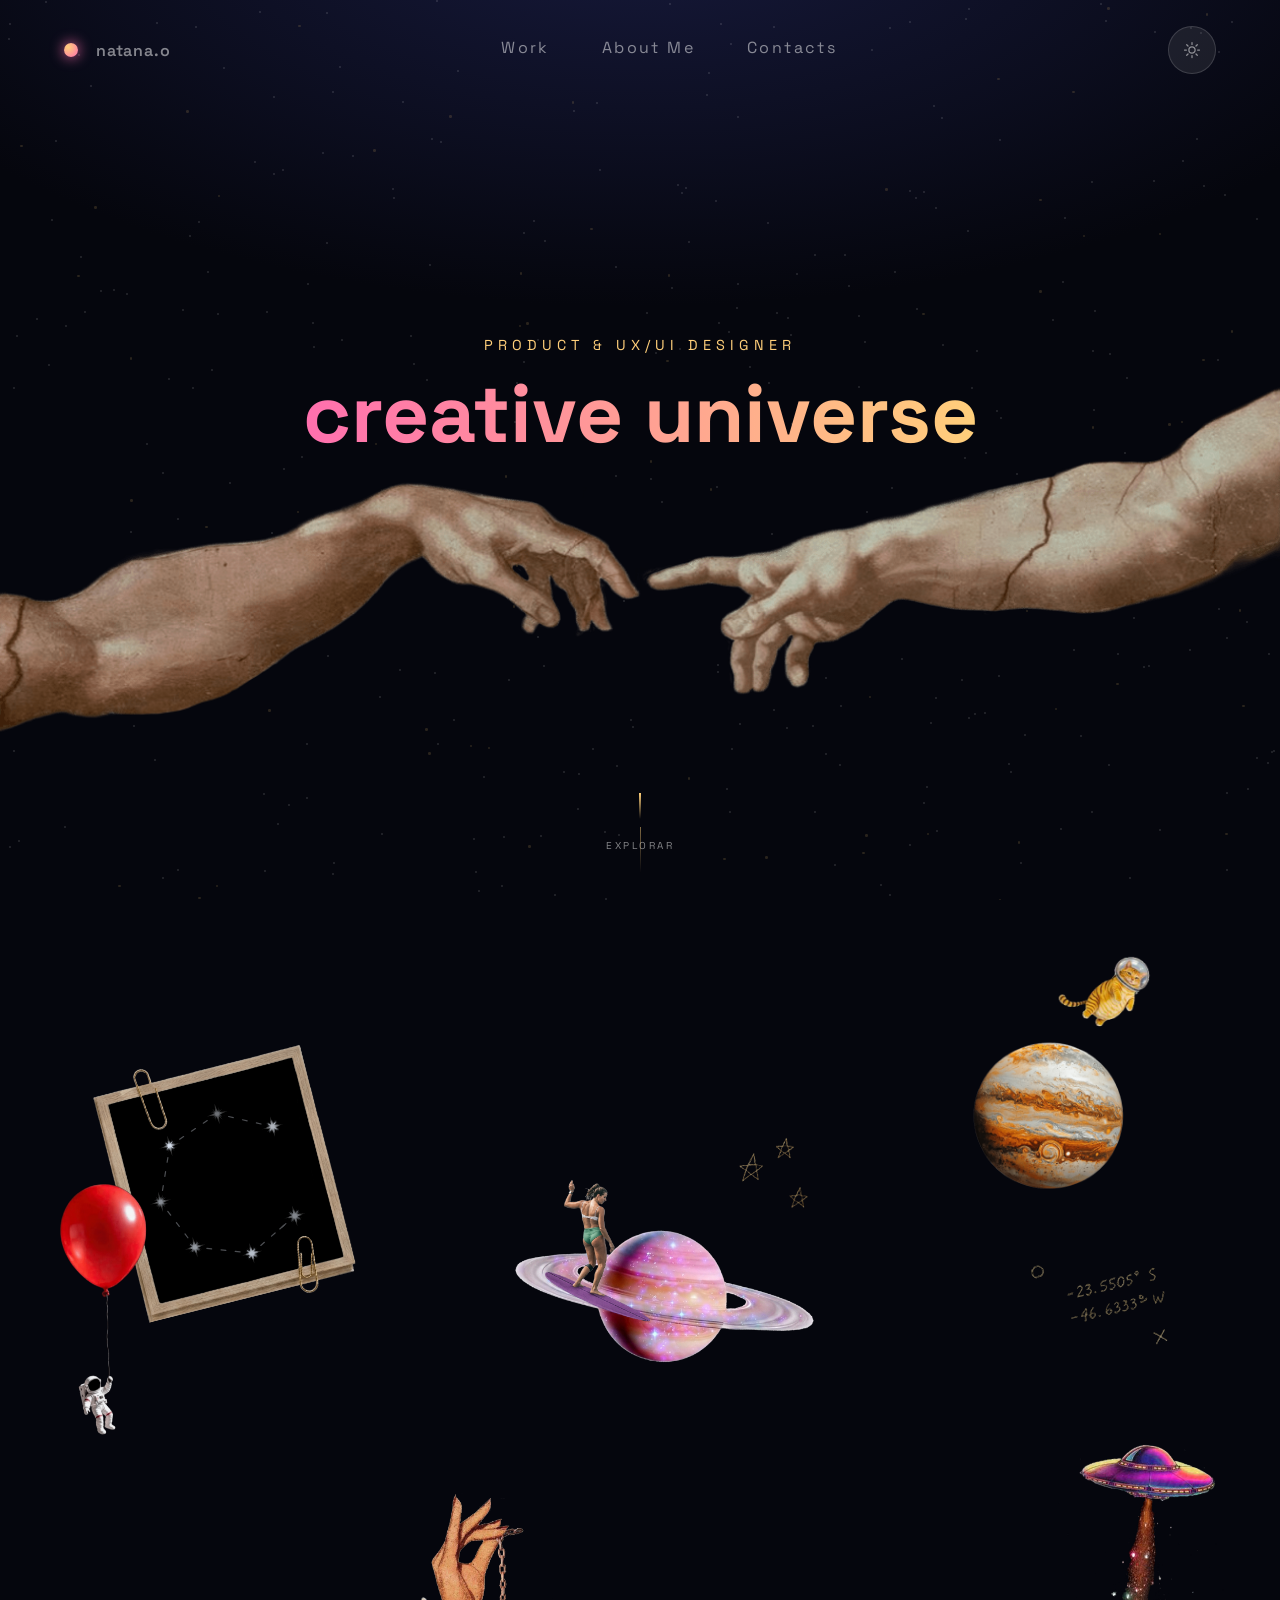
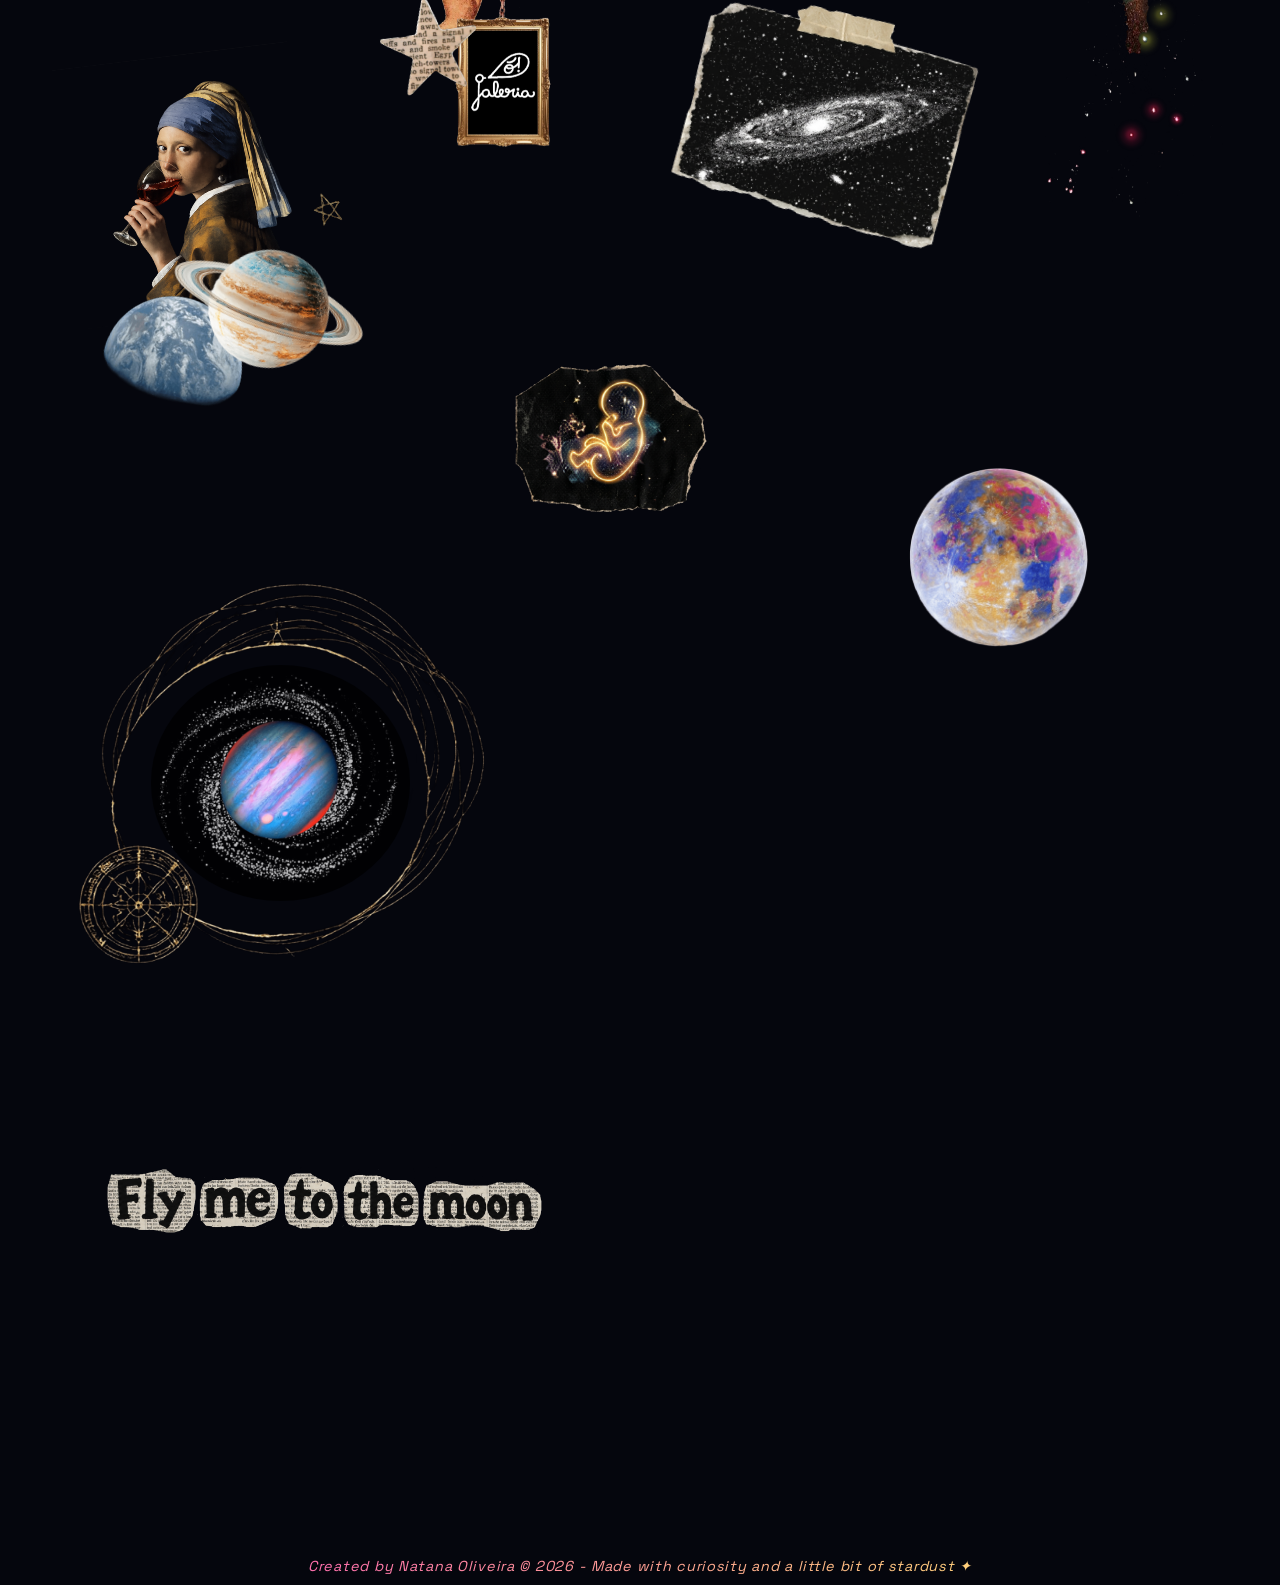
==== index.html @ b247789d "Add files via upload" ====
<!doctype html>
<html lang="en">
  <head>
    <meta charset="UTF-8" />
    <meta name="viewport" content="width=device-width, initial-scale=1.0" />
    <link rel="preconnect" href="https://fonts.googleapis.com" />
    <link rel="preconnect" href="https://fonts.gstatic.com" crossorigin />
    <link
      href="https://fonts.googleapis.com/css2?family=Space+Grotesk:wght@300..700&family=Nothing+You+Could+Do&display=swap"
      rel="stylesheet"
    />
    <!-- META -->

    <link rel="stylesheet" href="./CSS/styleGeneral.css" />
    <link rel="stylesheet" href="./CSS/styleIndex.css" />
    <link rel="stylesheet" href="./CSS/styleMain.css" />
    <script src="./JS/script.js" defer></script>
    <script src="./JS/scriptMain.js" defer></script>
    <link rel="icon" href="./images/favicon.ico" />
    <title>Natana Oliveira — Portfolio</title>
  </head>
  <body>
    <script src="./JS/theme.js"></script>
    <div class="backgroundPage">
      <!-- Fundo cósmico -->
      <div id="cosmic-bg" class="pos-fixed inset-0">
        <div class="cloud pos-absolute br-50 c1"></div>
        <div class="cloud pos-absolute br-50 c2"></div>
        <div class="cloud pos-absolute br-50 c3"></div>
      </div>
      <!-- Campo de estrelas -->
      <div id="stars-bg" class="pos-fixed inset-0 overflow-hidden"></div>
    </div>
    <nav id="navbar" class="pos-fixed d-flex align-items-center">
      <a href="index.html" class="logo d-flex align-items-center">
        <span class="orbit br-50"></span>natana.o
      </a>
      <ul class="nav-links d-flex" id="navLinks">
        <li>
          <a href="#work" class="pos-relative overflow-hidden">Work</a>
        </li>
        <li>
          <a href="./pages/about.html" class="pos-relative overflow-hidden"
            >About Me</a
          >
        </li>
        <li>
          <a href="./pages/contact.html" class="pos-relative overflow-hidden"
            >Contacts</a
          >
        </li>
      </ul>
      <div class="d-flex align-items-center nav-right">
        <button
          id="nav-toggle"
          class="d-flex align-items-center justify-content-center flex-column br-50"
          aria-label="Abrir menu"
          aria-expanded="false"
        >
          <span class="nav-toggle-bar"></span>
          <span class="nav-toggle-bar"></span>
          <span class="nav-toggle-bar"></span>
        </button>
        <button
          id="theme-toggle"
          class="d-flex pos-relative overflow-hidden align-items-center justify-content-center br-50"
        >
          <svg
            xmlns="http://www.w3.org/2000/svg"
            id="icon-sun"
            class="theme-icon"
            fill="none"
            viewBox="0 0 24 24"
            stroke-width="1.5"
            stroke="currentColor"
          >
            <path
              stroke-linecap="round"
              stroke-linejoin="round"
              d="M12 3v2.25m6.364.386-1.591 1.591M21 12h-2.25m-.386 6.364-1.591-1.591M12 18.75V21m-4.773-4.227-1.591 1.591M5.25 12H3m4.227-4.773L5.636 5.636M15.75 12a3.75 3.75 0 1 1-7.5 0 3.75 3.75 0 0 1 7.5 0Z"
            />
          </svg>
          <svg
            id="icon-moon"
            class="theme-icon"
            viewBox="0 0 24 24"
            fill="none"
            stroke="currentColor"
            stroke-width="1.6"
          >
            <path d="M21 12.8A9 9 0 1 1 11.2 3 7 7 0 0 0 21 12.8Z" />
          </svg>
        </button>
      </div>
    </nav>
    <main class="pos-relative">
      <section
        id="hero"
        class="hero d-grid pos-relative overflow-hidden flex-column text-center"
      >
        <div class="hero-content pos-relative z-3">
          <div class="role">Product & UX/UI Designer</div>
          <h1><em>creative universe</em></h1>
        </div>
        <div
          class="hands-container d-flex pos-relative z-1"
          id="handsContainer"
        >
          <div class="hand left">
            <img
              src="./images/hero_leftHand.png"
              alt=""
              fetchpriority="high"
              decoding="async"
            />
          </div>
          <div class="hand right">
            <img
              src="./images/hero_rightHand.png"
              alt=""
              fetchpriority="high"
              decoding="async"
            />
          </div>
        </div>
        <div
          class="scroll-hint d-flex pos-absolute flex-column align-items-center z-3"
        >
          <span class="falling-star"></span>
          <p>Explorar</p>
        </div>
        <div class="scroll-cue pos-absolute z-3"></div>
      </section>
      <section class="main-showcase" aria-label="Universo de projetos">
        <div class="collage" id="work">
          <div class="cesae-hub">
            <div class="cesae-hub__frame">
              <a
                class="cesae-hub__frame-inner"
                href="https://www.figma.com/proto/mgKX76jMK7cxZohMOxwKzy/Untitled?node-id=1-2764&p=f&viewport=-88%2C-616%2C0.09&t=TGjTHqQn2fTSTY17-1&scaling=scale-down&content-scaling=fixed&starting-point-node-id=1%3A6774&page-id=0%3A1"
                target="_blank"
                ><img
                  src="./images/frameCesaeBlack.svg"
                  alt="Cesae Hub"
                  loading="lazy"
                  decoding="async"
              /></a>
            </div>
            <div class="cesae-hub__astronaut">
              <div class="cesae-hub__astronaut-inner">
                <img
                  src="./images/astronaut.png"
                  alt=""
                  loading="lazy"
                  decoding="async"
                />
              </div>
            </div>
          </div>
          <div class="surf-sway">
            <a href="https://surfsway.netlify.app/" target="_blank">
              <img
                class="surf-sway__surfista"
                src="./images/surfer.png"
                alt="Surfista"
                loading="lazy"
                decoding="async"
              />
            </a>
            <img
              class="surf-sway__stars"
              src="./images/starsBlack.png"
              alt=""
              loading="lazy"
              decoding="async"
            />
          </div>
          <div class="dab">
            <a
              href="https://www.figma.com/proto/DFqbTHt3FXeieIbnkll6Ia/DAB?node-id=1-2704&viewport=-902%2C-81%2C0.1&t=WoSRyn6AXGT7l7og-1&scaling=scale-down&content-scaling=fixed&starting-point-node-id=1%3A2034&page-id=0%3A1"
              target="_blank"
              ><img
                class="dab__jupiter"
                src="./images/jupiter.png"
                alt="Jupiter"
                loading="lazy"
                decoding="async" />
              <img
                class="dab__gato"
                src="./images/cat.png"
                alt="Gato astronauta"
                loading="lazy"
                decoding="async"
            /></a>
          </div>
          <div class="coordenadas">
            <div class="coordenadas__inner">
              <img
                src="./images/coordinateBlack.png"
                alt="Coordenadas"
                loading="lazy"
                decoding="async"
              />
            </div>
          </div>
          <!-- Grupo: Vinho -->
          <div class="vinho">
            <a href="#" target="_blank">
              <div class="vinho__woman">
                <div class="vinho__woman-inner">
                  <img
                    src="./images/woman.png"
                    alt="Mulher a beber vinho"
                    loading="lazy"
                    decoding="async"
                  />
                </div>
              </div>
              <div class="vinho__earth">
                <div class="vinho__earth-inner">
                  <img
                    src="./images/earth.png"
                    alt=""
                    loading="lazy"
                    decoding="async"
                  />
                </div>
              </div>
              <div class="vinho__saturno">
                <div class="vinho__saturno-inner">
                  <img
                    src="./images/saturno.png"
                    alt=""
                    loading="lazy"
                    decoding="async"
                  />
                </div>
              </div>
            </a>
            <img
              class="vinho__star"
              src="./images/starBlack.png"
              alt=""
              loading="lazy"
              decoding="async"
            />
          </div>
          <div class="galeria-group">
            <!-- TODO: substituir "#" pelo link final do projeto" -->
            <a href="#" target="_blank">
              <img
                class="galeria-group__frame"
                src="./images/gallery.png"
                alt="Galeria"
                loading="lazy"
                decoding="async"
              />
            </a>
            <div class="galeria-group__paper-star">
              <div class="galeria-group__paper-star-inner">
                <img
                  src="./images/paperStar.png"
                  alt=""
                  loading="lazy"
                  decoding="async"
                />
              </div>
            </div>
          </div>
          <div class="black-hole" id="blackHole">
            <img
              src="./images/blackHole.png"
              alt="Black Hole"
              class="black-hole-img"
              onclick="toggleBlackHoleMessage()"
              loading="lazy"
              decoding="async"
            />
            <div class="black-hole-message">
              <img
                class="black-hole-message__arrow"
                src="./images/arrowDoodleBlack.png"
                alt=""
                loading="lazy"
                decoding="async"
              />
              <p class="black-hole-message__text">
                This is a black hole. Don't get lost here!
              </p>
            </div>
          </div>
          <div class="foody">
            <a
              href="https://natana-oliveira.github.io/FoodyApp/"
              target="_blank"
            >
              <div class="foody__disco">
                <div class="foody__disco-inner">
                  <img
                    src="./images/disco.png"
                    alt="Foody"
                    loading="lazy"
                    decoding="async"
                  />
                </div>
              </div>
              <img
                class="foody__fruta"
                src="./images/fruit.png"
                alt=""
                loading="lazy"
                decoding="async"
              />
            </a>
          </div>
          <div class="complex-jupiter">
            <img
              class="complex-jupiter__bg"
              src="./images/complexJupiterBG.png"
              alt=""
              loading="lazy"
              decoding="async"
            />
            <img
              class="complex-jupiter__spark"
              src="./images/spark.png"
              alt=""
              loading="lazy"
              decoding="async"
            />
            <img
              class="complex-jupiter__planet"
              src="./images/bluePlanet.png"
              alt="Jupiter — visualização interativa"
              loading="lazy"
              decoding="async"
            />
          </div>
          <a
            class="maternar"
            href="https://maternaremequilibrio.pt/"
            target="_blank"
          >
            <img
              src="./images/Maternar2.png"
              alt="Maternar"
              loading="lazy"
              decoding="async"
            />
          </a>
          <div class="planet-porta">
            <svg
              class="planet-porta__waves"
              viewBox="-100 -100 200 200"
              preserveAspectRatio="xMidYMid"
              aria-hidden="true"
            >
              <g fill="none" stroke="#A8A8A8" stroke-width="1">
                <circle style="--anim-step: 0"></circle>
                <circle style="--anim-step: -1"></circle>
                <circle style="--anim-step: -2"></circle>
                <circle style="--anim-step: -3"></circle>
                <circle style="--anim-step: -4"></circle>
                <circle style="--anim-step: -5"></circle>
                <circle style="--anim-step: -6"></circle>
              </g>
            </svg>
            <img
              class="planet-porta__planet"
              src="./images/Planeta colorido.png"
              alt=""
              loading="lazy"
              decoding="async"
            />
            <div class="planet-porta__door">
              <img
                class="planet-porta__door-img planet-porta__door-img--closed"
                src="./images/PortaFechada.png"
                alt="Porta fechada"
                loading="lazy"
                decoding="async"
              />
              <img
                class="planet-porta__door-img planet-porta__door-img--open"
                src="./images/PortaAberta.png"
                alt="Porta aberta"
                loading="lazy"
                decoding="async"
              />
            </div>
          </div>
          <div class="envelope" id="envelope">
            <div class="envelope__inner" onclick="toggleCVMessage()">
              <img
                class="envelope__img envelope__img--closed"
                src="./images/Envelope fechado.png"
                alt="Envelope fechado"
                loading="lazy"
                decoding="async"
              />
              <img
                class="envelope__img envelope__img--open"
                src="./images/Envelope aberto.png"
                alt="Envelope aberto"
                loading="lazy"
                decoding="async"
              />
            </div>
            <div class="cv-message">
              <img
                class="cv-message__arrow"
                src="./images/arrowDoodleBlack.png"
                alt=""
                loading="lazy"
                decoding="async"
              />
              <a
                class="cv-message__link"
                href="https://drive.google.com/file/d/1WuO-ekSQG_qZb_68SY_GhoPYXtTFmLUF/view?usp=sharing"
                target="_blank"
                onclick="event.stopPropagation()"
                >Download my CV</a
              >
            </div>
          </div>
          <div class="fly-me">
            <img
              class="fly-me__text"
              src="./images/Fly me to.png"
              alt="Fly me to the moon"
              loading="lazy"
              decoding="async"
            />
          </div>

          <div class="contacto" id="contact">
            <img
              class="contacto__trigger"
              src="./images/megafone.png"
              alt="Contacto"
              onclick="toggleContactMenu()"
              loading="lazy"
              decoding="async"
            />
            <nav class="contacto__socials z-3" aria-label="Redes sociais">
              <a
                class="contacto__icon contact-home pos-absolute d-flex align-items-center justify-content-center overflow-hidden contacto__icon--linkedin"
                href="https://www.linkedin.com/in/natanaoliveira/"
                target="_blank"
                aria-label="LinkedIn"
              >
                <svg xmlns="http://www.w3.org/2000/svg" viewBox="0 0 20 20">
                  <path
                    d="M20 20h-4v-7c0-1.92-.85-2.99-2.37-2.99-1.65 0-2.63 1.12-2.63 2.99v7H7V7h4v1.46s1.25-2.2 4.08-2.2S20 7.99 20 11.56zM2.44 4.92A2.45 2.45 0 010 2.46 2.45 2.45 0 012.44 0c1.35 0 2.44 1.1 2.44 2.46a2.45 2.45 0 01-2.44 2.46M0 20h5V7H0z"
                    fill="currentColor"
                    fill-rule="evenodd"
                  />
                </svg>
              </a>
              <a
                class="contacto__icon contact-home pos-absolute d-flex align-items-center justify-content-center overflow-hidden contacto__icon--github"
                href="https://github.com/natana-oliveira"
                target="_blank"
                aria-label="GitHub"
                ><svg
                  xmlns="http://www.w3.org/2000/svg"
                  fill="currentColor"
                  viewBox="0 0 1920 1920"
                >
                  <path
                    d="M1821.63 637.76c0-130.03-43.63-236.37-116.05-319.68 11.63-30.19 50.35-151.36-11.2-315.31 0 0-94.72-32-310.4 122.13-90.13-26.45-186.77-39.68-282.77-40.11-96 .43-192.64 13.65-282.67 40.11C602.75-29.23 507.92 2.77 507.92 2.77c-61.55 163.95-22.72 285.12-11.09 315.31-72.32 83.31-116.27 189.65-116.27 319.68 0 456.53 263.68 558.72 514.45 588.8 0 0-180.27 111.68-180.27 299.41-64.32 30.51-336.53 123.95-437.33-58.13 0 0-59.63-114.35-173.01-122.77 0 0-110.29-1.49-7.79 72.43 0 0 74.03 36.69 125.44 174.29 0 0 57.17 289.92 489.07 159.68 4.37 2.24 1.6 140.27 1.6 168.53h777.17s1.28-277.01 1.28-365.12c0-216.64-144.64-292.48-185.28-329.28 251.63-29.44 515.73-130.13 515.73-587.84"
                    fill-rule="evenodd"
                  />
                </svg>
              </a>
              <a
                class="contacto__icon contact-home pos-absolute d-flex align-items-center justify-content-center overflow-hidden contacto__icon--behance"
                href="https://www.behance.net/natana_oliveira"
                target="_blank"
                aria-label="Behance"
              >
                <svg xmlns="http://www.w3.org/2000/svg" viewBox="0 -3.5 20 20">
                  <path
                    d="M12.98 2.12h5.09V.66h-5.09zm2.51 2.92c-1.14 0-2 .71-2.08 2.01h4.07c-.28-1.55-.96-2.01-1.99-2.01m.16 6.03c1.05 0 1.82-.66 1.97-1.22h2.21C19.2 11.87 17.9 13 15.56 13c-2.98 0-4.65-2.12-4.65-4.93 0-6.63 9.56-6.87 9.07.61h-6.57c.06 1.52.69 2.39 2.24 2.39m-9.92-.29c1.2 0 2.04-.46 2.04-1.71 0-1.3-.74-1.86-1.99-1.86H2.77v3.57zm-.16-5.52c1 0 1.69-.46 1.69-1.55 0-1.14-.8-1.49-1.9-1.49H2.77v3.04zM5.92 0C8.3 0 9.94.78 9.94 3.22c0 1.21-.48 2.11-1.71 2.72 1.57.46 2.31 1.68 2.31 3.29 0 2.55-2.02 3.77-4.44 3.77H0V0z"
                    fill="currentColor"
                    fill-rule="evenodd"
                  />
                </svg>
              </a>
              <a
                class="contacto__icon contact-home pos-absolute d-flex align-items-center justify-content-center overflow-hidden contacto__icon--mail"
                href="mailto:natana.ao@gmail.com"
                aria-label="Email"
              >
                <svg xmlns="http://www.w3.org/2000/svg" viewBox="0 0 512 512">
                  <path
                    d="M510.68 112.28a71 71 0 00-14.66-31.05 70.9 70.9 0 00-55.03-26.15H71.02a71 71 0 00-55.03 26.15 70 70 0 00-14.6 31.05A68 68 0 000 126.09v259.83c0 9.97 2.11 19.55 5.88 28.2a70 70 0 0014.93 22 77 77 0 004.89 4.49 71 71 0 0045.32 16.32h369.96a70.5 70.5 0 0045.32-16.38 71 71 0 0019.88-26.43v-.06a70 70 0 005.81-28.14V126.09c.01-4.69-.45-9.33-1.31-13.81M46.51 101.57a34.3 34.3 0 0124.51-10.18h369.96a34.2 34.2 0 0127.62 13.82L274.7 274.2a28 28 0 01-18.7 7 28.4 28.4 0 01-18.7-7L43.47 105.14a27 27 0 013.04-3.57M36.33 385.92V142.74l140.33 122.41L36.41 387.44q-.1-.72-.08-1.52m404.65 34.68H71.02a34 34 0 01-17.17-4.55l147.98-128.96 13.81 12.02A61.6 61.6 0 00256 314.24a61.7 61.7 0 0040.43-15.13l13.81-12.02 147.92 128.96a34 34 0 01-17.18 4.55m34.69-34.68q.02.8-.07 1.51L335.35 265.22 475.67 142.8z"
                    fill="currentColor"
                  />
                </svg>
              </a>
            </nav>
          </div>
          <div class="rocket">
            <div class="rocket__inner">
              <img
                src="./images/rocket.png"
                alt=""
                loading="lazy"
                decoding="async"
              />
            </div>
          </div>
        </div>
      </section>
    </main>
    <footer
      class="d-flex pos-relative z-1 align-items-center text-center justify-content-center"
    >
      <p class="copyright">
        <em
          >Created by Natana Oliveira © 2026 - Made with curiosity and a little
          bit of stardust ✦</em
        >
      </p>
    </footer>
  </body>
</html>
---- CSS/styleGeneral.css ----
:root {
  --bg-dark: #05060d;
  --bg-glow: #171a3d;
  --sky-top: #aad5f6;
  --sky-mid: #d6edfe;
  --sky-bottom: #f4f4f4;
  --pink: #ff6fae;
  --gold: #ffcf7a;
  --blue: #3b82f6;
  --purple: #a855f7;
  --green: #10b981;
  --cyan: #06b6d4;
  --magenta: #ec4899;
  --amber: #f3a929;
  --blue-tint: #93c5fd;
  --purple-tint: #bf93ee;

  --overlay-white-95: rgba(255, 255, 255, 0.95);
  --overlay-white-50: rgba(255, 255, 255, 0.5);
  --overlay-white-15: rgba(255, 255, 255, 0.15);
  --overlay-white-08: rgba(255, 255, 255, 0.08);
  --card-background: rgba(143, 143, 143, 0.15);
  --glow-color: rgba(250, 247, 243, 0.3);

  --gradient-ux: linear-gradient(90deg, var(--green), var(--blue));
  --gradient-ui: linear-gradient(90deg, var(--purple), var(--magenta));
  --gradient-motion: linear-gradient(90deg, var(--blue), var(--cyan));
  --gradient-dev: linear-gradient(90deg, var(--magenta), var(--amber));

  --font-family-detail: "Space Grotesk", sans-serif;
  --font-family-handwritten: "Nothing You Could Do", cursive;

  --fw-medium: 500;
  --fw-semibold: 600;

  --fs-xs: 0.625rem; /* 10px */
  --fs-s: 0.9rem; /* 14.4 px*/
  --fs-sm: 1rem; /*16 px*/
  --fs-m: clamp(1rem, 1rem + 0.5vw, 1.125rem); /*18 px*/
  --fs-xl: clamp(1.2rem, 1.099rem + 0.431vw, 1.375rem); /* 19.2px a 22px */
  --fs-2xl: clamp(1.35rem, 1.206rem + 0.616vw, 1.6rem); /* 21.6px a 25.6px */
  --fs-3xl: clamp(1.5rem, 1.283rem + 0.924vw, 1.875rem); /* 24px a 30px */
  --fs-h2: clamp(1.75rem, 0.956rem + 3.39vw, 3.125rem); /* 28px a 50px */
  --fs-h1: clamp(2.4rem, 6.4vw, 5.4rem); /* 38.4px a 86,4px */

  --tracking-tighter: 0.05em; /* 0.8 px*/
  --tracking-tight: 0.15em; /* 2.4 px*/
  --tracking-normal: 0.25em; /* 4 px*/
  --tracking-wide: 0.35em; /* 5.6 px*/

  /* Line Height (leading) */
  --leading-tight: 1.02;
  --leading-snug: 1.36;
  --leading-normal: 1.5;
  --leading-relaxed: 1.66;

  /* Spacing  CONFIRMAR */
  --space-2: 8px;
  --space-3: 10px;
  --space-4: 14px;
  --space-5: 18px;
  --space-6: 20px;
  --space-7: 26px;
  --space-8: 32px;
  --space-9: 16px;
  --space-10: 24px;
  --space-11: 28px;
  --space-12: 30px;
  --space-13: 40px;
  --space-14: 50px;
  --space-15: 80px;
  --space-16: 100px;
  --space-17: 120px;

  /* Radius */
  --radius-pill: 100px;
  --radius-circle: 50%;

  /* Sizes */
  --size-orbit: 14px;
  --size-toggle: 48px;
  --size-icon: 20px;
  --nav-padding-y: var(--space-7);
  --nav-padding-x: 5vw;

  /* Animation */
  --ease: cubic-bezier(0.16, 0.84, 0.32, 1);
  --t-fast: 0.35s;
  --t-med: 0.6s;

  /* Z-index — documenta a pilha de sobreposição já existente no site
     (fundo cósmico < campo de estrelas < conteúdo < navbar < painéis
     abertos). Os valores não mudaram, só passaram a ter nome. */
  --z-bg: 0;
  --z-stars: 1;
  --z-content: 2;
  --z-overlay: 3;
  --z-panel-open: 20;
  --z-mobile-nav: 39;
  --z-navbar: 40;
  --z-navbar-controls: 41;
}

* {
  box-sizing: border-box;
}
html {
  scroll-behavior: smooth;
}
body {
  margin: 0;
  font-family: var(--font-family-detail);
  color: var(--overlay-white-50);
  background: var(--bg-dark);
  overflow-x: hidden;
  transition: color 0.8s var(--ease);
  display: flex;
  flex-direction: column;
  min-height: 100vh;
}
body.light {
  --gold: #2457c6;
  --pink: #a855f7;
  --overlay-white-50: rgba(8, 24, 66, 0.71);
  --overlay-white-15: rgba(26, 31, 54, 0.12);
  --card-background: rgba(175, 176, 200, 0.1);
  --overlay-white-08: rgba(10, 22, 49, 0.08);
  --glow-color: rgba(121, 37, 255, 0.343);
}

/* Utilitárias */
.d-flex {
  display: flex;
}
.d-grid {
  display: grid;
}
.pos-fixed {
  position: fixed;
}
.pos-relative {
  position: relative;
}
.pos-absolute {
  position: absolute;
}
.inset-0 {
  inset: 0;
}
.overflow-hidden {
  overflow: hidden;
}
.align-items-center {
  align-items: center;
}
.justify-content-center {
  justify-content: center;
}
.flex-column {
  flex-direction: column;
}
.br-50 {
  border-radius: 50%;
}
.text-center {
  text-align: center;
}
.pointer {
  cursor: pointer;
}
.object-fit-cover {
  object-fit: cover;
}
.z-1 {
  z-index: 1;
}
.z-3 {
  z-index: 3;
}

#cosmic-bg {
  z-index: var(--z-bg); /* era "0" — mesmo valor, agora nomeado no :root */
  background:
    radial-gradient(
      120% 80% at 50% -10%,
      var(--bg-glow) 0%,
      var(--bg-dark) 55%
    ),
    var(--bg-dark);
  transition: background 1.2s var(--ease);
}
body.light #cosmic-bg {
  background: linear-gradient(
    180deg,
    var(--sky-top) 0%,
    var(--sky-mid) 35%,
    var(--sky-bottom) 100%
  );
}
.cloud {
  background: radial-gradient(
    circle,
    var(--overlay-white-95),
    rgba(255, 255, 255, 0) 70%
  );
  filter: blur(6px);
  opacity: 0;
  transition: opacity 1.4s var(--ease);
}
body.light .cloud {
  opacity: 0.9;
}
.c1 {
  width: 520px;
  height: 180px;
  top: 12%;
  left: 8%;
}
.c2 {
  width: 420px;
  height: 150px;
  top: 28%;
  right: 6%;
}
.c3 {
  width: 600px;
  height: 200px;
  top: 55%;
  left: 20%;
}
#stars-bg {
  z-index: var(--z-stars); /* era "1" — mesmo valor, agora nomeado no :root */
  pointer-events: none;
  transition: opacity 1.1s var(--ease);
}
body.light #stars-bg {
  opacity: 0;
}
.star {
  position: absolute;
  width: 2px;
  height: 2px;
  border-radius: var(
    --radius-circle
  ); /* era "50%" — mesmo valor, agora token */
  background: var(--sky-bottom);
  opacity: 0.15;
  animation: twinkle 3.2s ease-in-out infinite;
}
.star.gold {
  background: var(--gold);
  width: 2.5px;
  height: 2.5px;
}
@keyframes twinkle {
  0%,
  100% {
    opacity: 0.12;
  }
  50% {
    opacity: 0.9;
  }
}

nav#navbar {
  top: 0;
  left: 0;
  right: 0;
  z-index: var(--z-navbar); /* era "40" — mesmo valor, agora nomeado no :root */
  justify-content: space-between;
  padding: var(--nav-padding-y) var(--nav-padding-x);
  opacity: 0;
  transform: translateY(-14px);
  transition:
    opacity 8s var(--ease),
    transform 2.4s var(--ease),
    background 0.6s;
}
nav#navbar.in {
  opacity: 1;
  transform: translateY(0);
}
/* Legibilidade dos navlinks durante o scroll — ADICIONADO.
   Porquê: a navbar é totalmente transparente, por isso os links podem
   "desaparecer" quando passam por cima de imagens claras da colagem.
   Como: uma pseudo-camada (::before) atrás da navbar, com um blur muito
   leve e uma camada translúcida (color-mix, equivalente a um rgba()
   mas derivado dos tokens de cor do :root) que só ficam visíveis no
   centro da navbar — a zona dos navlinks — e desaparecem gradualmente
   para as pontas. Como backdrop-filter não aceita gradientes, o
   "desvanecer" é feito com mask-image: a mesma camada de blur/vidro
   fica lá em toda a largura, mas a máscara torna-a invisível perto das
   pontas e visível ao centro. Fica invisível por completo
   (opacity: 0) até a página receber a classe "scrolled" no primeiro
   scroll (JS/script.js) — nada disto mexe na opacidade/transform que já
   fazem a navbar aparecer no carregamento (nav#navbar.in), nem no
   layout, largura, altura ou posição da navbar, já que o pseudo-
   elemento é absoluto e não ocupa espaço no fluxo, e os navlinks/botão
   de tema continuam a ser os elementos reais, só o ::before muda.
   Benefício: contraste extra para os links sobre conteúdo claro, sem
   a navbar deixar de parecer transparente nem parecer uma barra sólida. */
nav#navbar::before {
  content: "";
  position: absolute;
  inset: 0;
  /* ALTERADO: a base do efeito cortava numa linha reta muito definida,
     porque o pseudo-elemento tinha exatamente a altura da navbar e o
     blur ficava "talhado" nesse limite. Esticar a caixa para lá da
     navbar dá espaço à máscara (abaixo) para esbater o blur também na
     base, em vez de o cortar a direito. */
  bottom: -40px;
  z-index: -1;
  opacity: 0;
  pointer-events: none;
  backdrop-filter: blur(6px);
  -webkit-backdrop-filter: blur(6px);
  background: radial-gradient(
    60% 140% at 50% 0%,
    color-mix(in srgb, var(--bg-dark), transparent 85%),
    transparent 70%
  );
  transition: opacity 0.6s var(--ease);
}

@supports (mask-image: linear-gradient(#000, #000)) or
  (-webkit-mask-image: linear-gradient(#000, #000)) {
  nav#navbar::before {
    mask-image: radial-gradient(
      110% 100% at 0% 36%,
      black 0%,
      black 65%,
      transparent 80%
    );
    -webkit-mask-image: radial-gradient(
      110% 100% at 0% 36%,
      black 0%,
      black 65%,
      transparent 80%
    );
  }
}

nav#navbar.scrolled::before {
  opacity: 1;
}
body.light nav#navbar::before {
  background: radial-gradient(
    60% 140% at 50% 0%,
    color-mix(in srgb, var(--sky-bottom), transparent 82%),
    transparent 70%
  );
}
.logo {
  font-size: var(--fs-sm);
  font-weight: var(--fw-semibold);
  letter-spacing: var(--tracking-tighter); /* era "0.04em" — mesmo valor */
  gap: var(--space-5);
  font-family: var(--font-family-detail);
  color: var(--overlay-white-50);
  text-decoration: none;
}
.logo .orbit {
  width: var(--size-orbit);
  height: var(--size-orbit);
  background: radial-gradient(circle at 30% 30%, var(--gold), var(--pink));
  box-shadow: 0 0 14px var(--pink);
  animation: pulse 4s ease-in-out infinite;
}
@keyframes pulse {
  0%,
  100% {
    opacity: 1;
    box-shadow: 0 0 28px var(--pink);
  }
  50% {
    opacity: 0.6;
    box-shadow: 0 0 0 16px rgba(192, 132, 252, 0);
  }
}

.nav-links {
  gap: var(--space-6);
  list-style: none;
  margin: 0;
  padding: 0;
}
.nav-links a {
  position: relative;
  text-decoration: none;
  font-size: var(--fs-sm);
  letter-spacing: var(--tracking-tight); /* era "0.15em" — mesmo valor */
  color: var(--overlay-white-50);
  padding: 9px var(--space-9); /* 16px — mesmo valor, agora token */
  border-radius: var(
    --radius-pill
  ); /* era "100px" — mesmo valor, agora token */
  overflow: hidden;
  display: inline-block;
  transition: color var(--t-fast);
}
.nav-links a::before,
#theme-toggle::before,
.contact-page__icon::before,
.contacto__icon::before {
  content: "";
  position: absolute;
  inset: 0;
  opacity: 0;
  border-radius: var(
    --radius-pill
  ); /* era "100px" — mesmo valor, agora token */
  background: radial-gradient(
    120px 60px at var(--x, 50%) var(--y, 50%),
    color-mix(in srgb, var(--pink), transparent 70%),
    color-mix(in srgb, var(--gold), transparent 70%),
    transparent 80%
  );
  transition: opacity var(--t-fast);
}
.nav-links a:hover,
#theme-toggle:hover,
.contact-page__icon:hover,
.contacto__icon:hover {
  color: var(--pink);
}
.nav-links a:hover::before,
#theme-toggle:hover::before,
.contact-page__icon:hover::before,
.contacto__icon:hover::before {
  opacity: 1;
}
#theme-toggle,
#nav-toggle {
  width: var(--size-toggle);
  height: var(--size-toggle);
  border: 1px solid var(--overlay-white-15);
  background: var(--card-background);
  color: var(--overlay-white-50);
  cursor: pointer;
  transition: color var(--t-fast);
}
/* ALTERADO: ícones do Theme Toggle invertidos a pedido do utilizador —
   agora é o sol que aparece em Dark Mode e a lua que aparece em Light
   Mode (antes era o oposto: lua no Dark, sol no Light). */
body.light #icon-sun,
#icon-moon {
  display: none;
}
body.light #icon-moon {
  display: block;
}
#theme-toggle svg {
  width: var(--size-icon);
  height: var(--size-icon);
}
body.light #theme-toggle {
  box-shadow: 0 4px 12px rgba(92, 92, 92, 0.08);
}
.nav-right {
  gap: var(--space-4);
}
/* ---------- Nav toggle (hamburger)  ---------- */
#nav-toggle {
  display: none;
  gap: 5px;
}
.nav-toggle-bar {
  width: 18px;
  height: 2px;
  background: var(--overlay-white-50);
  border-radius: 2px;
  transition:
    transform var(--t-fast),
    opacity var(--t-fast);
}
#nav-toggle[aria-expanded="true"] .nav-toggle-bar:nth-child(1) {
  transform: translateY(7px) rotate(45deg);
}
#nav-toggle[aria-expanded="true"] .nav-toggle-bar:nth-child(2) {
  opacity: 0;
}
#nav-toggle[aria-expanded="true"] .nav-toggle-bar:nth-child(3) {
  transform: translateY(-7px) rotate(-45deg);
}
main {
  z-index: var(--z-content); /* era "2" — mesmo valor, agora nomeado no :root */
  flex: 1 0 auto;
}
h1 {
  font-size: var(--fs-h1);
  line-height: var(--leading-tight); /* era "1.02" — mesmo valor */
  margin: 0 0 var(--space-6); /* era "20px" — mesmo valor */
}
h1 em,
h2 em,
h3 em {
  font-style: normal;
  background: linear-gradient(90deg, var(--pink), var(--gold));
  -webkit-background-clip: text;
  background-clip: text;
  color: transparent;
}
h2 {
  font-size: var(--fs-h2); /* era "50px" — mesmo valor */
  margin-top: 0;
}
/* ---------- Footer ---------- */
footer {
  flex-shrink: 0;
  padding: var(--space-13) 0 var(--space-3) 0; /* era "40px 0 10px 0" */
  bottom: 0%;
}
.copyright {
  margin: 0;
  font-size: var(--fs-s);
  letter-spacing: var(--tracking-tighter); /* era "0.05em" — mesmo valor */
  background: linear-gradient(90deg, var(--pink), var(--gold));
  -webkit-background-clip: text;
  background-clip: text;
  color: transparent;
}

/*  RESPONSIVO — TABLET (≤1024px) */
@media (max-width: 1024px) {
  :root {
    --nav-padding-y: var(--space-4);
  }
  .c1,
  .c2,
  .c3 {
    filter: blur(4px);
  }
}

/*   RESPONSIVO — MOBILE/TABLET ESTREITO (≤768px)*/
@media (max-width: 768px) {
  :root {
    --nav-padding-x: 6vw;
    --size-toggle: 44px;
  }
  .logo,
  #theme-toggle {
    position: relative;
    z-index: var(
      --z-navbar-controls
    ); /* era "41" — mesmo valor, agora nomeado */
  }
  #nav-toggle {
    display: flex;
    position: relative;
    z-index: var(
      --z-navbar-controls
    ); /* era "41" — mesmo valor, agora nomeado */
  }
  .nav-links {
    position: fixed;
    top: 0;
    left: 0;
    height: 100vh;
    width: 100vw;
    flex-direction: column;
    justify-content: center;
    align-items: center;
    gap: var(--space-6);
    padding: var(--space-7) 10vw;
    margin: 0;
    background: var(--bg-dark);
    transform: translateX(100%);
    transition: transform var(--t-med) var(--ease);
    z-index: var(--z-mobile-nav); /* era "39" — mesmo valor, agora nomeado */
  }
  body.light .nav-links {
    background: var(--sky-mid);
  }
  .nav-links.open {
    transform: translateX(0);
  }
  .nav-links a {
    font-size: var(--fs-sm); /* era "1.1rem" — mesmo valor, agora token */
  }
}

/*  RESPONSIVO — MOBILE PEQUENO (≤480px) */
@media (max-width: 480px) {
  :root {
    --space-7: 18px;
  }
}
---- CSS/styleIndex.css ----
#hero {
  min-height: 100vh;
  grid-template-columns: 1fr;
  justify-items: center;
  align-content: center;
  padding-top: calc(
    var(--nav-padding-y) * 2 + var(--size-toggle) + var(--space-6)
  );
}
.role {
  font-size: var(--fs-s);
  letter-spacing: var(--tracking-wide);
  text-transform: uppercase;
  color: var(--gold);
  margin-bottom: var(--space-5);
}

.hands-container {
  grid-area: 1 / 1;
  align-self: start;
  width: 100%;
  margin-top: clamp(18px, calc(54px - 1.8vw), 50px);
  align-items: flex-end;
}
.hand {
  width: 50%;
  opacity: 0;
  will-change: transform, opacity;
  transition:
    transform 4s cubic-bezier(0.25, 1, 0.5, 1),
    opacity 3.5s ease;
}
.hand img {
  width: 100%;
  height: auto;
  display: block;
  mix-blend-mode: multiply;
}
.hand.left {
  transform: translate3d(-100%, 0, 0);
}
.hand.right {
  transform: translate3d(100%, 0, 0);
}
.hands-container.in .hand.left,
.hands-container.in .hand.right {
  opacity: 1;
  transform: translate3d(0, 0, 0);
}
.hands-container.exit .hand {
  opacity: 0;
}
.hands-container.exit .hand.left {
  transform: translate3d(-100%, -20%, 0);
}
.hands-container.exit .hand.right {
  transform: translate3d(100%, -20%, 0);
}
.hero-content {
  grid-area: 1 / 1;
  align-self: start;
  transition:
    opacity 4.8s var(--ease) 0.8s,
    transform 4.8s var(--ease) 0.8s;
  opacity: 0;
  transform: translateY(24px);
  padding-top: 60px;
}

.hero-content.in {
  opacity: 1;
  transform: translateY(0);
}
.scroll-hint {
  bottom: 38px;
  left: 50%;
  transform: translate3d(-50%, 0, 0);
  gap: var(--space-3);
  font-size: var(--fs-xs);
  letter-spacing: var(--tracking-normal);
  text-transform: uppercase;
  color: var(--overlay-white-50);
  font-family: var(--font-family-detail);
  transition: opacity 3.2s var(--ease) 4s;
  opacity: 0;
}
.scroll-hint.in {
  opacity: 1;
}
.falling-star {
  width: 2px;
  height: 26px;
  background: linear-gradient(180deg, var(--gold), transparent);
  animation: fall 1.8s infinite var(--ease);
}
body.light .falling-star {
  background: linear-gradient(180deg, var(--cyan), transparent);
}

@keyframes fall {
  0% {
    transform: translateY(-6px);
    opacity: 0;
  }
  30% {
    opacity: 1;
  }
  100% {
    transform: translateY(14px);
    opacity: 0;
  }
}
.scroll-cue {
  bottom: 3vh;
  left: 50%;
  transform: translate3d(-50%, 0, 0);
  width: 1px;
  height: 46px;
  background: linear-gradient(var(--gold), transparent);
  opacity: 0.5;
}

@media (max-width: 1024px) {
  .hero-content {
    padding-top: 0px;
  }
}
@media (max-width: 768px) {
  .hand {
    width: 65%;
  }
}
@media (max-width: 480px) {
  .scroll-hint {
    bottom: 22px;
  }
  .hand {
    width: 78%;
  }
  .role {
    letter-spacing: var(--tracking-normal);
    margin-bottom: var(--space-3);
  }
}
---- CSS/styleMain.css ----
.main-showcase {
  position: relative;
  width: 100%;
  padding-bottom: calc(13% * 2207 / 1440);
}
.collage {
  position: relative;
  width: 100%;
  min-width: 45rem;
  aspect-ratio: 1440 / 2207;
}
.collage > * {
  position: absolute;
}
.black-hole.is-open,
.envelope.is-open,
.contacto.is-open {
  z-index: var(
    --z-panel-open
  ); /* era "20" — mesmo valor, agora nomeado no :root */
}

/* -------------  Grupo: Cesae Hub  ---------------- */
.cesae-hub {
  left: 2.5%;
  top: 6%;
  width: 30%;
  height: 24%;
}
.cesae-hub__frame {
  position: absolute;
  left: 10%;
  width: 81%;
  height: 70%;
  display: flex;
  align-items: center;
  justify-content: center;
}
.cesae-hub__frame-inner {
  width: 81%;
  height: 82%;
  transform: rotate(-14deg);
  transition:
    transform 0.4s var(--ease),
    filter 0.4s var(--ease);
}
.cesae-hub__astronaut {
  position: absolute;
  top: 24%;
  width: 37%;
  height: 75%;
  display: flex;
  align-items: center;
  justify-content: center;
}
.cesae-hub__astronaut-inner {
  height: 97%;
  animation: astronaut-float 12s ease-in-out infinite;
  will-change: transform;
}
@keyframes astronaut-float {
  0%,
  100% {
    transform: translateY(0);
  }
  50% {
    transform: translateY(-20%);
  }
}

/* -------------- Grupo: SurfSway ----------------- */
.surf-sway {
  left: 38%;
  top: 12%;
  width: 27%;
  height: 13%;
}
.surf-sway__surfista {
  position: absolute;
  width: 100%;
  object-fit: cover;
  transition:
    transform 0.4s var(--ease),
    filter 0.4s var(--ease);
}
.surf-sway__stars {
  position: absolute;
  left: 72%;
  height: 30%;
  object-fit: cover;
  opacity: 60%;
}

/* -------------- Grupo: DAB ----------------- */
.dab {
  left: 75%;
  top: 1%;
  width: 17%;
  height: 14.5%;
}
.dab__jupiter {
  position: absolute;
  top: 38%;
  height: 62%;
  object-fit: cover;
  --jupiter-hover-scale: 1;
  transition:
    --jupiter-hover-scale 0.4s var(--ease),
    filter 0.4s var(--ease);
  animation: complex-jupiter-pulse 12s ease-in-out infinite;
  will-change: transform;
}
@property --jupiter-hover-scale {
  syntax: "<number>";
  inherits: true;
  initial-value: 1;
}
.dab__gato {
  position: absolute;
  left: 28%;
  height: 50%;
  object-fit: cover;
  --gato-hover-scale: 1;
  transition:
    --gato-hover-scale 0.4s var(--ease),
    filter 0.4s var(--ease);
  animation: gato-float 6.5s ease-in-out infinite;
  will-change: transform;
}
@property --gato-hover-scale {
  syntax: "<number>";
  inherits: true;
  initial-value: 1;
}
@keyframes gato-float {
  0% {
    transform: translate(0, 0) rotate(0deg) scale(var(--gato-hover-scale));
  }
  20% {
    transform: translate(0, -3%) rotate(1deg) scale(var(--gato-hover-scale));
  }
  40% {
    transform: translate(3%, -4%) rotate(2deg) scale(var(--gato-hover-scale));
  }
  55% {
    transform: translate(0, 0) rotate(0deg) scale(var(--gato-hover-scale));
  }
  75% {
    transform: translate(-3%, 3%) rotate(-2deg) scale(var(--gato-hover-scale));
  }
  90% {
    transform: translate(0, 2%) rotate(-1deg) scale(var(--gato-hover-scale));
  }
  100% {
    transform: translate(0, 0) rotate(0deg) scale(var(--gato-hover-scale));
  }
}

/* -------------- Coordenadas ----------------- */
.coordenadas {
  left: 80%;
  top: 17%;
  height: 7%;
  display: flex;
  align-items: center;
  justify-content: center;
}
.coordenadas__inner {
  height: 75%;
  opacity: 60%;
}

/* ------------- Grupo: Vinho ---------------- */
.vinho {
  left: 3%;
  top: 38%;
  width: 28%;
  height: 22%;
}
.vinho__woman {
  position: absolute;
  left: 8%;
  width: 66%;
  height: 65%;
  display: flex;
  align-items: center;
  justify-content: center;
}
.vinho__woman-inner {
  height: 93%;
  transform: rotate(-7deg);
}
.vinho__earth {
  position: absolute;
  top: 32%;
  width: 80%;
  height: 65%;
  display: flex;
  align-items: center;
  justify-content: center;
}
.vinho__earth-inner {
  height: 80%;
  transform: rotate(14deg);
  animation: earth-float 7s ease-in-out infinite;
  will-change: transform;
}
@keyframes earth-float {
  0%,
  100% {
    transform: translateY(0) rotate(14deg);
  }
  50% {
    transform: translateY(-3%) rotate(16deg);
  }
}
.vinho__saturno {
  position: absolute;
  left: 33%;
  top: 35%;
  width: 64%;
  height: 53%;
  display: flex;
  align-items: center;
  justify-content: center;
}
.vinho__saturno-inner {
  height: 80%;
  transform: rotate(163.89deg) scaleY(-1);
  animation: saturno-float 8s ease-in-out infinite;
  animation-delay: -3s;
  will-change: transform;
}
@keyframes saturno-float {
  0%,
  100% {
    transform: translate(0, 0) rotate(163.89deg) scaleY(-1);
  }
  30% {
    transform: translate(-1.5%, -3%) rotate(162.5deg) scaleY(-1);
  }
  65% {
    transform: translate(1%, -1%) rotate(165deg) scaleY(-1);
  }
}
.vinho__star {
  position: absolute;
  left: 76%;
  top: 34%;
  height: 8%;
  object-fit: cover;
  opacity: 60%;
}

/* -------------- Grupo: Galeria ----------------- */
.galeria-group {
  left: 28%;
  top: 30%;
  width: 22%;
  height: 13.5%;
}
.galeria-group__frame {
  position: absolute;
  left: 21.466%;
  height: 100%;
  object-fit: cover;
  --frame-hover-scale: 1;
  transition:
    --frame-hover-scale 0.4s var(--ease),
    filter 0.4s var(--ease);
  animation: frame-gesture 7s ease-in-out infinite;
  will-change: transform;
}
@property --frame-hover-scale {
  syntax: "<number>";
  inherits: true;
  initial-value: 1;
}
@keyframes frame-gesture {
  0%,
  100% {
    transform: translate(0, 0) rotate(0deg) scale(var(--frame-hover-scale));
  }
  45% {
    transform: translate(2%, 1.5%) rotate(6deg) scale(var(--frame-hover-scale));
  }
  75% {
    transform: translate(1.1%, 0.9%) rotate(0.9deg)
      scale(var(--frame-hover-scale));
  }
}
.galeria-group__paper-star {
  position: absolute;
  left: 8%;
  top: 40%;
  height: 38%;
  display: flex;
  align-items: center;
  justify-content: center;
}
.galeria-group__paper-star-inner {
  height: 94%;
  transform: rotate(-8deg);
}

/* ------------- Black hole ---------------- */
.black-hole {
  left: 53%;
  top: 36%;
  height: 14%;
  display: block;
  cursor: pointer;
}
.black-hole-img {
  /* width: 100%; */
  height: 80%;
  object-fit: cover;
  transform: rotate(15deg);
}

.black-hole-message {
  position: absolute;
  left: -32%;
  top: -36%;
  width: 68%;
  height: 30%;
  display: flex;
  align-items: flex-start;
  justify-content: center;
  opacity: 0;
  transform: scale(0.85);
  transform-origin: bottom right;
  pointer-events: none;
  transition:
    opacity 0.35s var(--ease),
    transform 0.35s var(--ease);
}
.black-hole.is-open .black-hole-message {
  opacity: 1;
}
.black-hole-message__arrow {
  position: absolute;
  right: -20%;
  bottom: -8%;
  height: 45%;
  opacity: 55%;
}
.black-hole-message__text {
  margin: 0;
  font-family: var(--font-family-handwritten);
  font-size: var(--fs-2xl);
  line-height: var(--leading-normal); /* era "1.5" — mesmo valor */
  color: var(--gold);
  opacity: 55%;
  text-align: center;
  transform: rotate(7.25deg);
}

/* --------------- Grupo: Foody ---------------- */
.foody {
  left: 80%;
  top: 27%;
  width: 18%;
  height: 21%;
}
.foody__disco {
  position: absolute;
  display: flex;
  align-items: center;
  justify-content: center;
  animation: disco-float 6s ease-in-out infinite;
  will-change: transform;
}
@keyframes disco-float {
  0%,
  100% {
    transform: translateY(0);
  }
  50% {
    transform: translateY(-4%);
  }
}
.foody__disco-inner {
  width: 83%;
  transform: rotate(6deg);
}
.foody__fruta {
  position: absolute;
  left: 29%;
  top: 71%;
  height: 18%;
  object-fit: cover;
  animation: fruta-abduct 12s ease-in-out infinite;
  will-change: transform;
}
@keyframes fruta-abduct {
  0% {
    transform: translateY(0);
    animation-timing-function: ease-in-out;
  }
  45% {
    transform: translateY(-85%);
    animation-timing-function: linear;
  }
  60% {
    transform: translateY(-85%);
    animation-timing-function: ease-in-out;
  }
  100% {
    transform: translateY(0);
  }
}

/* -------------- Maternar -------------- */
.maternar {
  left: 40%;
  top: 54%;
  height: 8%;
  display: block;
  cursor: pointer;
}
.maternar img {
  width: 100%;
  height: 100%;
  object-fit: cover;
}

/*  ------ Complex Jupiter ------ */
.complex-jupiter {
  left: 6%;
  top: 65%;
  width: 32%;
  height: 20%;
}
.complex-jupiter__bg {
  position: absolute;
  inset: 0;
  width: 100%;
  height: 100%;
  object-fit: cover;
  border-radius: 50% 50% 50% 16.16%;
}
.complex-jupiter__bg:hover,
.fly-me__text:hover {
  animation: complex-jupiter-pulse 6s ease-in-out infinite;
}
.complex-jupiter__spark {
  position: absolute;
  left: 18%;
  top: 23%;
  height: 60%;
  border-radius: var(
    --radius-circle
  ); /* era "50%" — mesmo valor, agora token */
  object-fit: cover;
  opacity: 0.75;
  animation: complex-jupiter-spin 160s linear infinite;
}
.complex-jupiter__planet {
  position: absolute;
  left: 34%;
  top: 36%;
  height: 32%;
  object-fit: cover;
  display: block;
}

/* ------ Grupo: Planet porta ---------- */
.planet-porta {
  left: 64%;
  top: 55%;
  width: 28%;
  height: 26%;
}
.planet-porta__waves {
  position: absolute;
  height: 70%;
  display: block;
  overflow: visible;
  --wave-duration: 14s;
  --wave-circles: 7;
}
.planet-porta__waves circle {
  cx: 0px;
  cy: 0px;
  fill: none;
  stroke: var(--pink);
  animation-duration: var(--wave-duration);
  animation-name: planet-porta-ripple;
  animation-iteration-count: infinite;
  animation-timing-function: linear;
  animation-delay: calc(
    var(--anim-step) * var(--wave-duration) / var(--wave-circles)
  );
}
@keyframes planet-porta-ripple {
  from {
    r: 0;
    opacity: 0.5;
  }
  to {
    r: 100px;
    opacity: 0;
  }
}
.planet-porta__planet {
  position: absolute;
  left: 25%;
  top: 17.5%;
  height: 35%;
  object-fit: cover;
  opacity: 99%;
}
.planet-porta__door {
  position: absolute;
  left: 44%;
  top: 33%;
  width: 51%;
  height: 66%;
  display: block;
}
.planet-porta__door-img {
  position: absolute;
  inset: 0;
  width: 100%;
  height: 100%;
  object-fit: cover;
  transition: opacity 0.4s ease;
}
.planet-porta__door-img--open {
  opacity: 0;
}
.planet-porta.is-open .planet-porta__door-img--open {
  opacity: 1;
}
.planet-porta.is-open .planet-porta__door-img--closed {
  opacity: 0;
}
@media (hover: hover) {
  .planet-porta__door:hover .planet-porta__door-img--open {
    opacity: 1;
  }
  .planet-porta__door:hover .planet-porta__door-img--closed {
    opacity: 0;
  }
}

/* ---------------    Envelope  -------------- */
.envelope {
  left: 45%;
  top: 76%;
  width: 22%;
  height: 16%;
  display: flex;
  align-items: center;
  justify-content: center;
}
.envelope__inner {
  position: relative;
  width: 85%;
  height: 89%;
  transform: rotate(-10deg);
  cursor: pointer;
}
.envelope__img {
  position: absolute;
  inset: 0;
  width: 100%;
  height: 100%;
  object-fit: cover;
  transition: opacity 0.4s ease;
}
.envelope__img--open {
  opacity: 0;
}
.envelope.is-open .envelope__img--open {
  opacity: 1;
}
.envelope.is-open .envelope__img--closed {
  opacity: 0;
}

/*    CV Message  */
.cv-message {
  position: absolute;
  left: 68%;
  top: 92%;
  height: 24%;
  display: flex;
  align-items: flex-start;
  gap: 1.6em;
  opacity: 0;
  transform-origin: left top;
  pointer-events: none;
  transition:
    opacity 0.35s var(--ease),
    transform 0.35s var(--ease);
}
.envelope.is-open .cv-message {
  opacity: 1;
  pointer-events: auto;
}
.cv-message__arrow {
  flex-shrink: 0;
  transform: rotate(180deg);
  height: 45%;
  opacity: 55%;
}
.cv-message__link {
  font-family: var(--font-family-handwritten);
  font-size: var(--fs-2xl);
  line-height: var(--leading-normal); /* era "1.5" — mesmo valor */
  color: var(--gold);
  opacity: 55%;
  text-decoration: none;
}
.cv-message__link:hover,
.cv-message__link:focus-visible {
  color: var(--pink);
}

/* -------  Grupo: Fly me to the moon ----------- */
.fly-me {
  left: 8%;
  top: 95%;
  width: 31%;
  height: 5%;
}
.fly-me__text {
  position: absolute;
  height: 75%;
  object-fit: cover;
}

/* -------- Hover "aura galáctica" ------------- */
.surf-sway:hover .surf-sway__surfista,
.black-hole-img:hover,
.galeria-group__frame:hover,
.maternar img:hover,
.contacto__trigger:hover,
.about-me__photo-crop:hover {
  transform: scale(1.02);
  filter: brightness(1.08) drop-shadow(0 0 0.95rem var(--glow-color));
}
.cesae-hub__frame-inner:hover {
  transform: rotate(-14deg) scale(1.02);
  filter: brightness(1.08) drop-shadow(0 0 0.95rem var(--glow-color));
}
.vinho__woman-inner:hover {
  transform: rotate(-7deg) scale(1.02);
  filter: brightness(1.08) drop-shadow(0 0 0.95rem var(--glow-color));
}
.foody__disco-inner:hover {
  transform: rotate(6deg) scale(1.02);
  filter: brightness(1.08) drop-shadow(0 0 0.95rem var(--glow-color));
}
.envelope__inner:hover {
  transform: rotate(-10deg) scale(1.02);
  filter: brightness(1.08) drop-shadow(0 0 0.95rem var(--glow-color));
}
.dab:hover .dab__jupiter,
.dab:hover .dab__gato {
  --jupiter-hover-scale: 1.02;
  --gato-hover-scale: 1.02;
  transform: scale(1.02);
  filter: brightness(1.08) drop-shadow(0 0 0.95rem var(--glow-color));
}
.black-hole-img:hover {
  transform: rotate(15deg) scale(1.02);
  filter: brightness(1.08) drop-shadow(0 0 0.95rem var(--glow-color));
}

/* --------  Contact Menu --------  */
.contacto {
  right: 0%;
  top: 95%;
  width: 13.8%;
  height: 12%;
  display: block;
}
.contacto__trigger {
  display: block;
  width: 100%;
  height: 100%;
  object-fit: cover;
  cursor: pointer;
  transform-origin: center;
  transition: transform 0.3s var(--ease);
}
.contacto.is-open .contacto__trigger {
  transform: scale(1.02);
}

.contacto__socials {
  position: absolute;
  inset: 0;
  pointer-events: none;
}

.contacto__icon {
  width: 24%;
  aspect-ratio: 1;
  opacity: 0;
  border-radius: var(
    --radius-circle
  ); /* era "50%" — mesmo valor, agora token */
  background: var(--card-background);
  border: 1px solid var(--overlay-white-15);
}
.contacto__icon--linkedin {
  left: -3%;
  top: -36%;
  transition-delay: 0.24s;
}
.contacto__icon--github {
  left: -43%;
  top: -6%;
  transition-delay: 0.16s;
}
.contacto__icon--behance {
  left: -43%;
  top: 26%;
  transition-delay: 0.08s;
}
.contacto__icon--mail {
  left: -3%;
  top: 56%;
  transition-delay: 0s;
}
.contacto__icon img {
  display: block;
  width: 100%;
  height: 100%;
  object-fit: contain;
}
.contacto__icon--linkedin svg,
.contacto__icon--github svg,
.contacto__icon--behance svg,
.contacto__icon--mail svg {
  width: var(--size-icon);
  height: var(--size-icon);
  display: block;
}
.contacto__icon {
  color: var(--overlay-white-50);
}

.contacto.is-open .contacto__icon {
  opacity: 1;
  transform: translateY(0);
  pointer-events: auto;
  transition-timing-function: cubic-bezier(0.34, 1.56, 0.64, 1);
}
.contacto.is-open .contacto__icon:nth-child(1) {
  transition-delay: 0s;
}
.contacto.is-open .contacto__icon:nth-child(2) {
  transition-delay: 0.08s;
}
.contacto.is-open .contacto__icon:nth-child(3) {
  transition-delay: 0.16s;
}
.contacto.is-open .contacto__icon:nth-child(4) {
  transition-delay: 0.24s;
}

.rocket {
  left: 0%;
  top: 106%;
  height: 7%;
  display: flex;
  align-items: center;
  justify-content: center;
}
.rocket__inner {
  position: absolute;
  top: 0;
  left: 0;
  height: 100%;
  animation: rocket-flight 14s linear infinite;
}
.rocket__inner img {
  display: block;
  width: auto;
  height: 100%;
  object-fit: contain;
}

.cesae-hub__frame-inner img,
.cesae-hub__astronaut-inner img,
.coordenadas__inner img,
.vinho__woman-inner img,
.vinho__earth-inner img,
.vinho__saturno-inner img,
.galeria-group__paper-star-inner img,
.foody__disco-inner img {
  display: block;
  width: 100%;
  height: 100%;
  object-fit: cover;
}

.surf-sway__surfista,
.surf-sway__stars,
.dab__jupiter,
.dab__gato,
.vinho__star,
.galeria-group__frame,
.foody__fruta,
.planet-porta__planet,
.fly-me__text {
  display: block;
}

@media (min-width: 768px) and (max-width: 1024px) {
  .collage {
    aspect-ratio: 834 / 1360;
  }
  .cesae-hub {
    left: 3%;
    top: 2.206%;
    width: 36.665%;
    height: 24.117%;
  }
  .surf-sway {
    left: 42.834%;
    top: 5.879%;
    width: 28.865%;
    height: 13.497%;
  }
  .dab {
    left: 77.905%;
    top: 3.135%;
    width: 18.258%;
    height: 14.382%;
  }
  .coordenadas {
    left: 80.437%;
    top: 21.176%;
    height: 6.516%;
  }
  .vinho {
    left: 6.276%;
    top: 32.043%;
    width: 28.386%;
    height: 20.895%;
  }
  .galeria-group {
    left: 34.687%;
    top: 28.035%;
    width: 12.853%;
    height: 11.197%;
  }
  .black-hole {
    left: 53.021%;
    top: 27.279%;
    height: 14.485%;
  }
  .foody {
    left: 78.475%;
    top: 29.688%;
    width: 17.681%;
    height: 19.175%;
  }
}

/* ----------------------- Mobile — até 767px ----------------------- */
@media (max-width: 767px) {
  .main-showcase {
    padding-bottom: var(--space-6); /* era "20px" — mesmo valor, agora token */
  }

  .collage {
    display: flex;
    flex-direction: column;
    align-items: center;
    gap: clamp(2.75rem, 6vw, 3rem);
    width: 100%;
    min-width: 0;
    max-width: 26rem;
    aspect-ratio: auto;
    margin-inline: auto;
    padding-top: 50px; /* Novo */
  }
  .collage > * {
    position: relative;
    inset: auto;
  }
  .cesae-hub {
    order: 1;
    width: 95%;
    aspect-ratio: 0.816;
  }
  .surf-sway {
    order: 2;
    width: 90%;
    aspect-ratio: 1.355;
  }
  .dab {
    order: 3;
    width: 75%;
    aspect-ratio: 0.765;
  }
  .coordenadas {
    order: 4;
    width: 60%;
    aspect-ratio: 1.19;
  }
  .foody {
    order: 5;
    width: 72%;
    aspect-ratio: 0.565;
  }
  .black-hole {
    order: 6;
    width: 78%;
    aspect-ratio: 1.11;
    margin: var(--space-12) 0; /* era "30px 0" — mesmo valor, agora token */
  }
  .black-hole-message {
    left: 30%;
    top: auto;
    bottom: 92%;
    width: 80%;
    transform: translateX(-50%) scale(0.85);
    transform-origin: bottom center;
  }
  .black-hole.is-open .black-hole-message {
    transform: translateX(-50%) scale(1);
  }
  .galeria-group {
    order: 7;
    width: 75%;
    aspect-ratio: 0.903;
    margin: var(--space-12) 0; /* era "30px 0" — mesmo valor, agora token */
  }
  .vinho {
    order: 8;
    width: 95%;
    aspect-ratio: 0.83;
  }
  .maternar {
    order: 9;
    width: 58%;
    aspect-ratio: 1.069;
    margin: var(--space-12) 0; /* era "30px 0" — mesmo valor, agora token */
  }
  .complex-jupiter {
    order: 10;
    width: 96%;
    aspect-ratio: 1.078;
    margin: var(--space-12) 0; /* era "30px 0" — mesmo valor, agora token */
  }
  .planet-porta {
    order: 11;
    width: 90%;
    aspect-ratio: 0.699;
  }
  .envelope {
    order: 12;
    width: 75%;
    aspect-ratio: 0.894;
  }
  .fly-me {
    order: 13;
    width: 70%;
    aspect-ratio: 4;
    margin: 55px 0;
    right: 5%;
  }
  .contacto {
    order: 14;
    width: 50%;
    aspect-ratio: 0.75;
    align-self: flex-end;
    right: calc(50% - 50vw);
  }
  .rocket {
    order: 15;
    aspect-ratio: 1.952;
    width: 70%;
  }
  .cv-message__arrow {
    height: 75%;
  }
  .cv-message {
    left: 65%;
    top: auto;
    bottom: -22%;
    /* width: 90%;
    height: auto; */
    transform: translateX(-50%) scale(0.85);
    transform-origin: bottom center;
  }
  .envelope.is-open .cv-message {
    transform: translateX(-50%) scale(1);
  }
}

/* ======    Animations ==== */
@keyframes complex-jupiter-spin {
  from {
    transform: rotate(0deg);
  }
  to {
    transform: rotate(360deg);
  }
}
@keyframes complex-jupiter-pulse {
  0%,
  100% {
    transform: scale(calc(1 * var(--jupiter-hover-scale)));
    /* opacity: 0.65; */
  }
  50% {
    transform: scale(calc(1.06 * var(--jupiter-hover-scale)));
    /* opacity: 0.85; */
  }
}
@keyframes rocket-flight {
  0% {
    transform: translateX(-100%);
    opacity: 0.5;
  }
  10% {
    transform: translateX(calc(-95% + 10vw));
    opacity: 1;
  }
  90% {
    transform: translateX(calc(-55% + 90vw));
    opacity: 1;
  }
  100% {
    transform: translateX(calc(100vw - 50%));
    opacity: 0.5;
  }
}
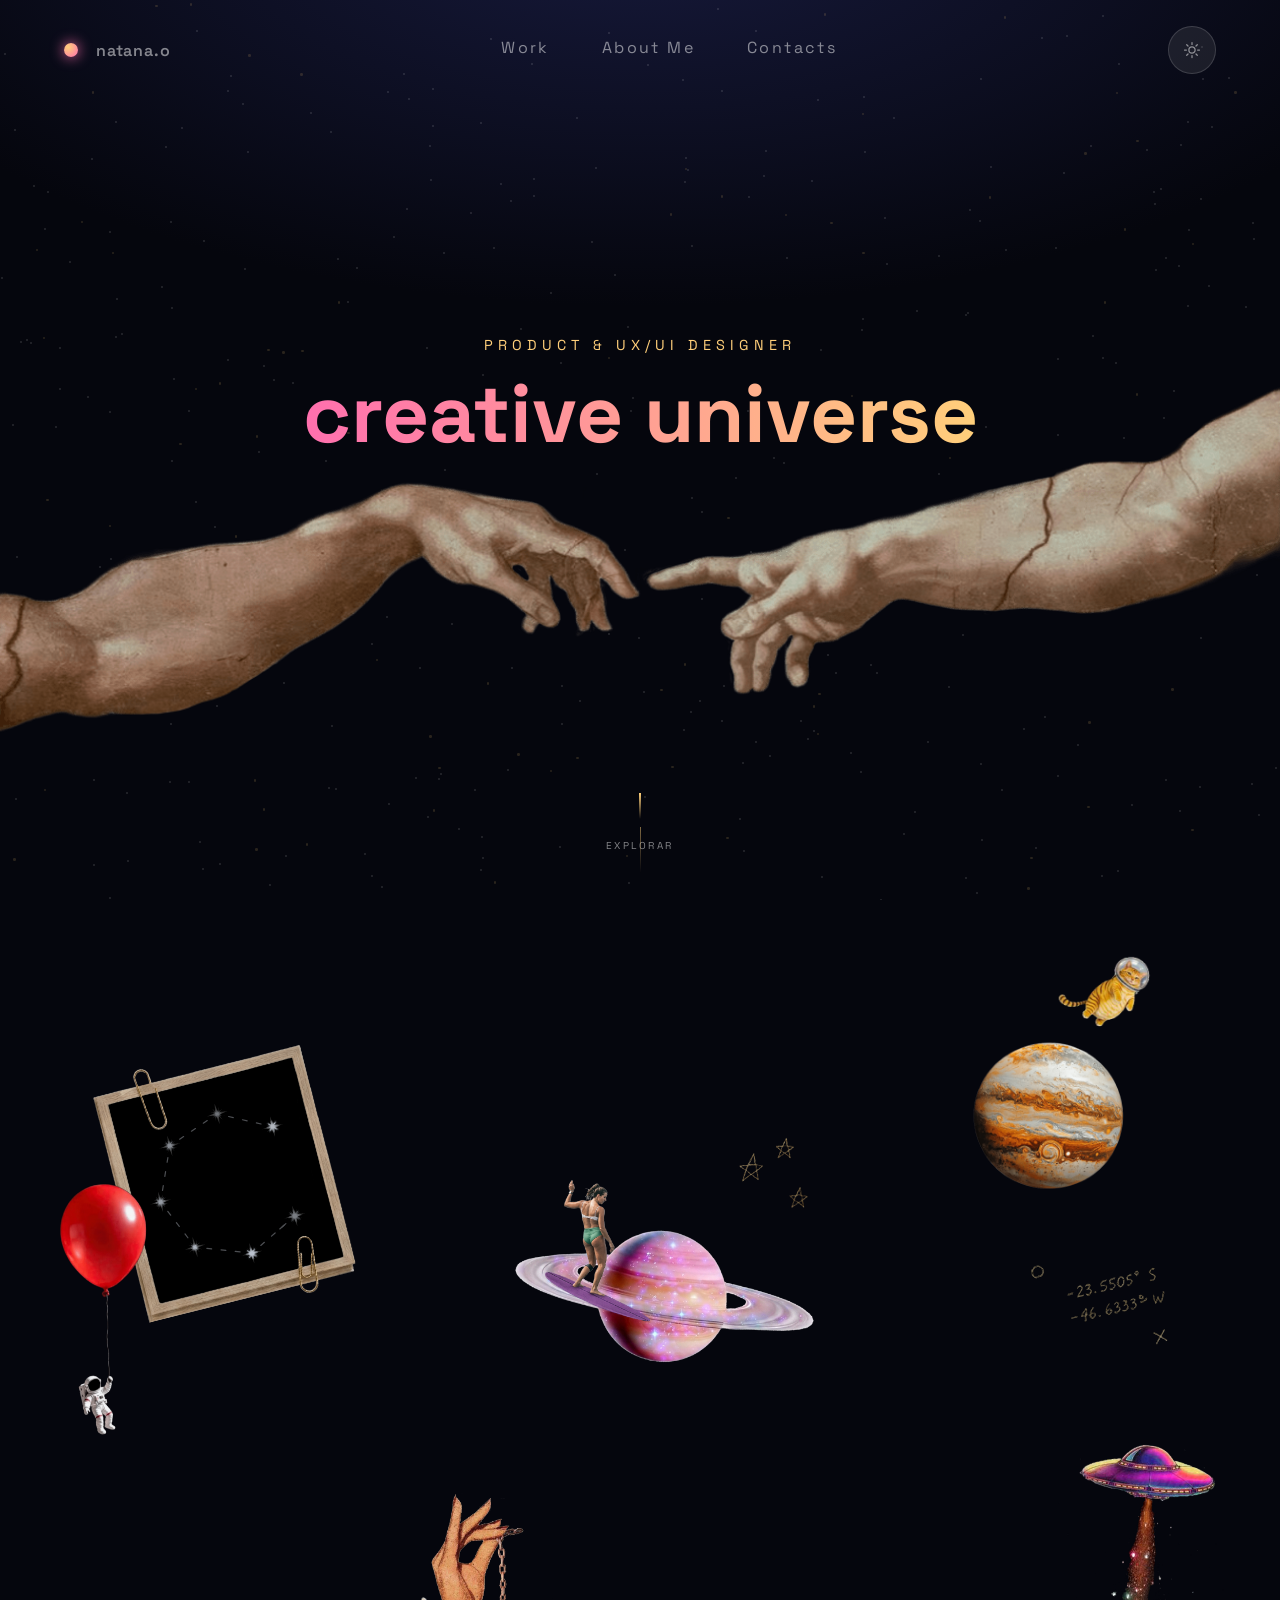
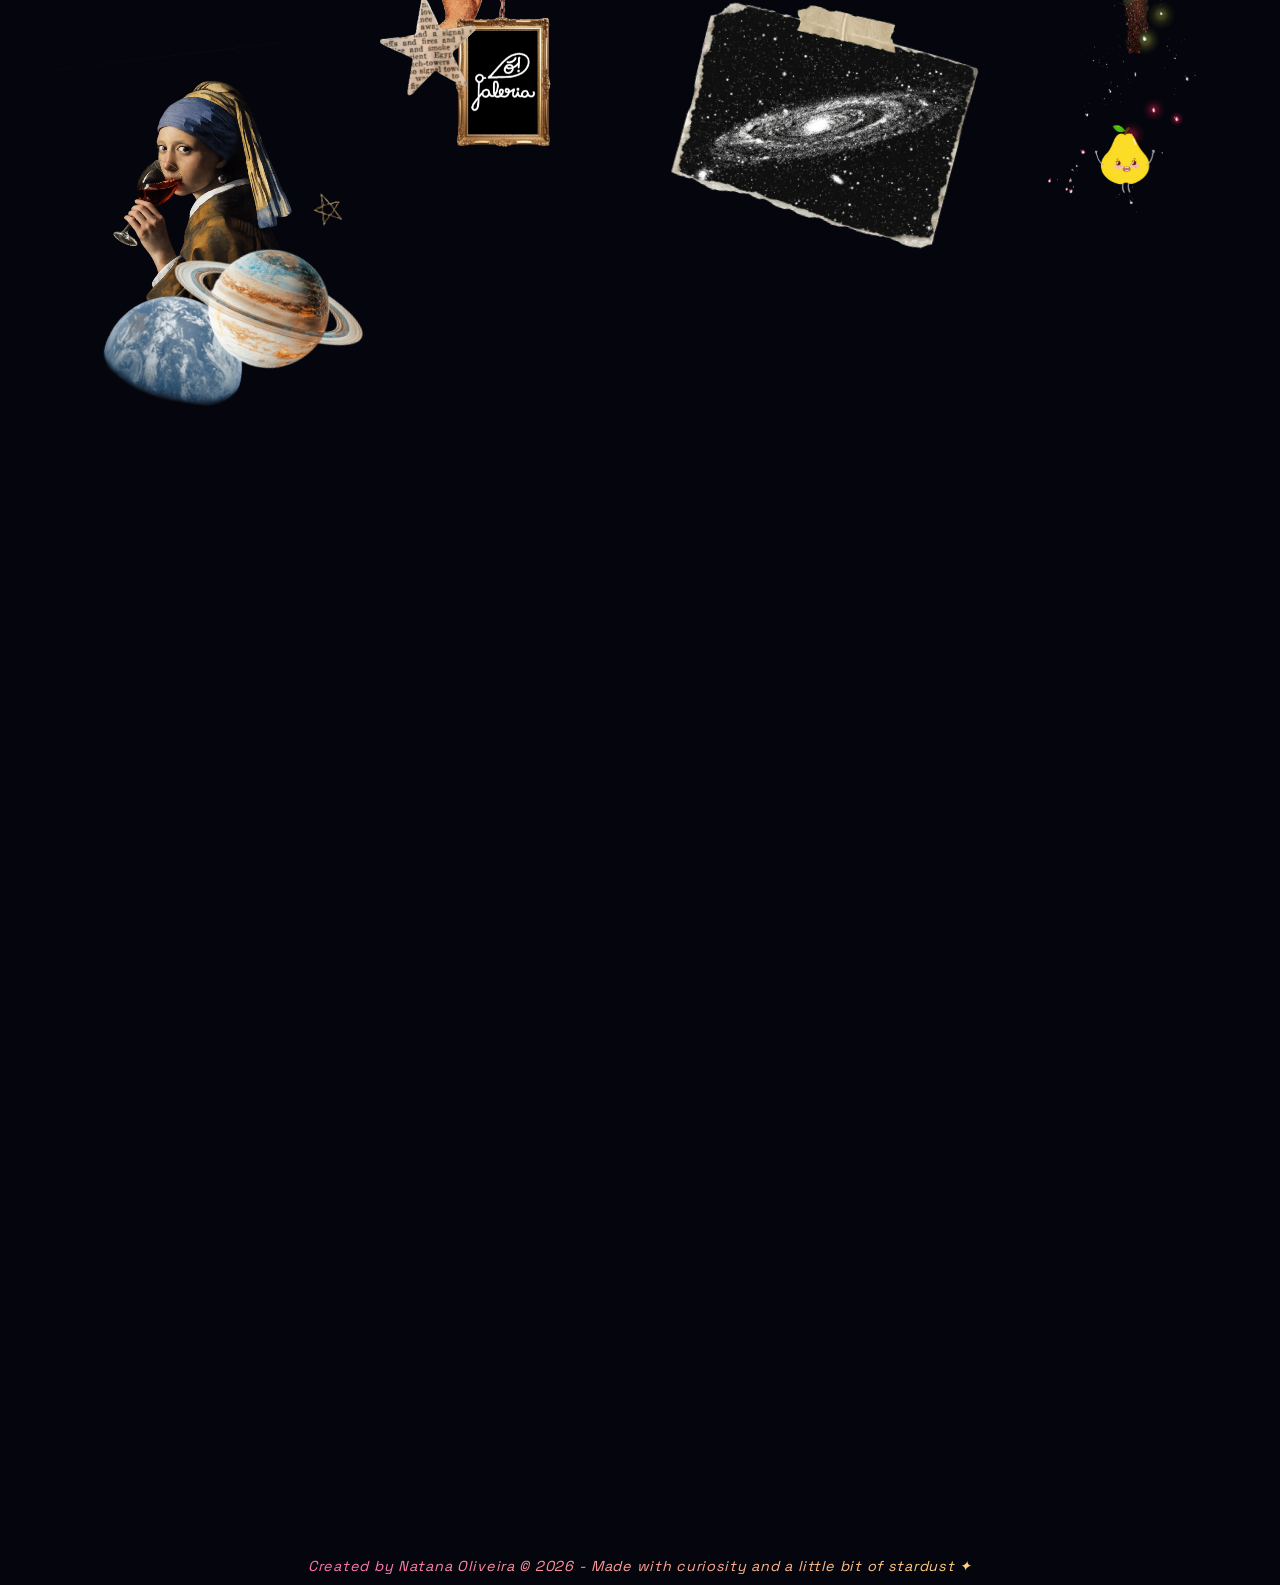
==== commit 9080378e: "Atualizações" ====
--- a/index.html
+++ b/index.html
@@ -22,13 +22,11 @@
   <body>
     <script src="./JS/theme.js"></script>
     <div class="backgroundPage">
-      <!-- Fundo cósmico -->
       <div id="cosmic-bg" class="pos-fixed inset-0">
         <div class="cloud pos-absolute br-50 c1"></div>
         <div class="cloud pos-absolute br-50 c2"></div>
         <div class="cloud pos-absolute br-50 c3"></div>
       </div>
-      <!-- Campo de estrelas -->
       <div id="stars-bg" class="pos-fixed inset-0 overflow-hidden"></div>
     </div>
     <nav id="navbar" class="pos-fixed d-flex align-items-center">
@@ -177,7 +175,7 @@
           </div>
           <div class="dab">
             <a
-              href="https://www.figma.com/proto/DFqbTHt3FXeieIbnkll6Ia/DAB?node-id=1-2704&viewport=-902%2C-81%2C0.1&t=WoSRyn6AXGT7l7og-1&scaling=scale-down&content-scaling=fixed&starting-point-node-id=1%3A2034&page-id=0%3A1"
+              href="https://www.figma.com/proto/VsmK0VVqeE2RmUPGu7FJ1q/DAB-website?node-id=510-3304&viewport=1096%2C466%2C0.06&t=nf6hreOWjHW6TKKp-1&scaling=scale-down&content-scaling=fixed&starting-point-node-id=510%3A3304&page-id=302%3A1208"
               target="_blank"
               ><img
                 class="dab__jupiter"
@@ -203,7 +201,6 @@
               />
             </div>
           </div>
-          <!-- Grupo: Vinho -->
           <div class="vinho">
             <a href="#" target="_blank">
               <div class="vinho__woman">
@@ -246,8 +243,10 @@
             />
           </div>
           <div class="galeria-group">
-            <!-- TODO: substituir "#" pelo link final do projeto" -->
-            <a href="#" target="_blank">
+            <a
+              href="https://www.figma.com/proto/RUMzA38BRyxe7TFuNmmQPI/Untitled?node-id=1-324&viewport=-328%2C205%2C0.11&t=CV9ZkL4m93yoQgnA-1&scaling=scale-down&content-scaling=fixed&starting-point-node-id=1%3A324&page-id=0%3A1"
+              target="_blank"
+            >
               <img
                 class="galeria-group__frame"
                 src="./images/gallery.png"
--- a/CSS/styleGeneral.css
+++ b/CSS/styleGeneral.css
@@ -33,28 +33,26 @@
   --fw-medium: 500;
   --fw-semibold: 600;
 
-  --fs-xs: 0.625rem; /* 10px */
-  --fs-s: 0.9rem; /* 14.4 px*/
-  --fs-sm: 1rem; /*16 px*/
-  --fs-m: clamp(1rem, 1rem + 0.5vw, 1.125rem); /*18 px*/
-  --fs-xl: clamp(1.2rem, 1.099rem + 0.431vw, 1.375rem); /* 19.2px a 22px */
-  --fs-2xl: clamp(1.35rem, 1.206rem + 0.616vw, 1.6rem); /* 21.6px a 25.6px */
-  --fs-3xl: clamp(1.5rem, 1.283rem + 0.924vw, 1.875rem); /* 24px a 30px */
-  --fs-h2: clamp(1.75rem, 0.956rem + 3.39vw, 3.125rem); /* 28px a 50px */
-  --fs-h1: clamp(2.4rem, 6.4vw, 5.4rem); /* 38.4px a 86,4px */
-
-  --tracking-tighter: 0.05em; /* 0.8 px*/
-  --tracking-tight: 0.15em; /* 2.4 px*/
-  --tracking-normal: 0.25em; /* 4 px*/
-  --tracking-wide: 0.35em; /* 5.6 px*/
-
-  /* Line Height (leading) */
+  --fs-xs: 0.625rem;
+  --fs-s: 0.9rem;
+  --fs-sm: 1rem;
+  --fs-m: clamp(1rem, 1rem + 0.5vw, 1.125rem);
+  --fs-xl: clamp(1.2rem, 1.099rem + 0.431vw, 1.375rem);
+  --fs-2xl: clamp(1.35rem, 1.206rem + 0.616vw, 1.6rem);
+  --fs-3xl: clamp(1.5rem, 1.283rem + 0.924vw, 1.875rem);
+  --fs-h2: clamp(1.75rem, 0.956rem + 3.39vw, 3.125rem);
+  --fs-h1: clamp(2.4rem, 6.4vw, 5.4rem);
+
+  --tracking-tighter: 0.05em;
+  --tracking-tight: 0.15em;
+  --tracking-normal: 0.25em;
+  --tracking-wide: 0.35em;
+
   --leading-tight: 1.02;
   --leading-snug: 1.36;
   --leading-normal: 1.5;
   --leading-relaxed: 1.66;
 
-  /* Spacing  CONFIRMAR */
   --space-2: 8px;
   --space-3: 10px;
   --space-4: 14px;
@@ -72,25 +70,19 @@
   --space-16: 100px;
   --space-17: 120px;
 
-  /* Radius */
   --radius-pill: 100px;
   --radius-circle: 50%;
 
-  /* Sizes */
   --size-orbit: 14px;
   --size-toggle: 48px;
   --size-icon: 20px;
   --nav-padding-y: var(--space-7);
   --nav-padding-x: 5vw;
 
-  /* Animation */
   --ease: cubic-bezier(0.16, 0.84, 0.32, 1);
   --t-fast: 0.35s;
   --t-med: 0.6s;
 
-  /* Z-index — documenta a pilha de sobreposição já existente no site
-     (fundo cósmico < campo de estrelas < conteúdo < navbar < painéis
-     abertos). Os valores não mudaram, só passaram a ter nome. */
   --z-bg: 0;
   --z-stars: 1;
   --z-content: 2;
@@ -128,7 +120,6 @@
   --glow-color: rgba(121, 37, 255, 0.343);
 }
 
-/* Utilitárias */
 .d-flex {
   display: flex;
 }
@@ -179,7 +170,7 @@
 }
 
 #cosmic-bg {
-  z-index: var(--z-bg); /* era "0" — mesmo valor, agora nomeado no :root */
+  z-index: var(--z-bg);
   background:
     radial-gradient(
       120% 80% at 50% -10%,
@@ -229,7 +220,7 @@
   left: 20%;
 }
 #stars-bg {
-  z-index: var(--z-stars); /* era "1" — mesmo valor, agora nomeado no :root */
+  z-index: var(--z-stars);
   pointer-events: none;
   transition: opacity 1.1s var(--ease);
 }
@@ -240,9 +231,7 @@
   position: absolute;
   width: 2px;
   height: 2px;
-  border-radius: var(
-    --radius-circle
-  ); /* era "50%" — mesmo valor, agora token */
+  border-radius: var(--radius-circle);
   background: var(--sky-bottom);
   opacity: 0.15;
   animation: twinkle 3.2s ease-in-out infinite;
@@ -261,12 +250,11 @@
     opacity: 0.9;
   }
 }
-
 nav#navbar {
   top: 0;
   left: 0;
   right: 0;
-  z-index: var(--z-navbar); /* era "40" — mesmo valor, agora nomeado no :root */
+  z-index: var(--z-navbar);
   justify-content: space-between;
   padding: var(--nav-padding-y) var(--nav-padding-x);
   opacity: 0;
@@ -280,34 +268,10 @@
   opacity: 1;
   transform: translateY(0);
 }
-/* Legibilidade dos navlinks durante o scroll — ADICIONADO.
-   Porquê: a navbar é totalmente transparente, por isso os links podem
-   "desaparecer" quando passam por cima de imagens claras da colagem.
-   Como: uma pseudo-camada (::before) atrás da navbar, com um blur muito
-   leve e uma camada translúcida (color-mix, equivalente a um rgba()
-   mas derivado dos tokens de cor do :root) que só ficam visíveis no
-   centro da navbar — a zona dos navlinks — e desaparecem gradualmente
-   para as pontas. Como backdrop-filter não aceita gradientes, o
-   "desvanecer" é feito com mask-image: a mesma camada de blur/vidro
-   fica lá em toda a largura, mas a máscara torna-a invisível perto das
-   pontas e visível ao centro. Fica invisível por completo
-   (opacity: 0) até a página receber a classe "scrolled" no primeiro
-   scroll (JS/script.js) — nada disto mexe na opacidade/transform que já
-   fazem a navbar aparecer no carregamento (nav#navbar.in), nem no
-   layout, largura, altura ou posição da navbar, já que o pseudo-
-   elemento é absoluto e não ocupa espaço no fluxo, e os navlinks/botão
-   de tema continuam a ser os elementos reais, só o ::before muda.
-   Benefício: contraste extra para os links sobre conteúdo claro, sem
-   a navbar deixar de parecer transparente nem parecer uma barra sólida. */
 nav#navbar::before {
   content: "";
   position: absolute;
   inset: 0;
-  /* ALTERADO: a base do efeito cortava numa linha reta muito definida,
-     porque o pseudo-elemento tinha exatamente a altura da navbar e o
-     blur ficava "talhado" nesse limite. Esticar a caixa para lá da
-     navbar dá espaço à máscara (abaixo) para esbater o blur também na
-     base, em vez de o cortar a direito. */
   bottom: -40px;
   z-index: -1;
   opacity: 0;
@@ -353,7 +317,7 @@
 .logo {
   font-size: var(--fs-sm);
   font-weight: var(--fw-semibold);
-  letter-spacing: var(--tracking-tighter); /* era "0.04em" — mesmo valor */
+  letter-spacing: var(--tracking-tighter);
   gap: var(--space-5);
   font-family: var(--font-family-detail);
   color: var(--overlay-white-50);
@@ -388,12 +352,10 @@
   position: relative;
   text-decoration: none;
   font-size: var(--fs-sm);
-  letter-spacing: var(--tracking-tight); /* era "0.15em" — mesmo valor */
+  letter-spacing: var(--tracking-tight);
   color: var(--overlay-white-50);
-  padding: 9px var(--space-9); /* 16px — mesmo valor, agora token */
-  border-radius: var(
-    --radius-pill
-  ); /* era "100px" — mesmo valor, agora token */
+  padding: 9px var(--space-9);
+  border-radius: var(--radius-pill);
   overflow: hidden;
   display: inline-block;
   transition: color var(--t-fast);
@@ -406,9 +368,7 @@
   position: absolute;
   inset: 0;
   opacity: 0;
-  border-radius: var(
-    --radius-pill
-  ); /* era "100px" — mesmo valor, agora token */
+  border-radius: var(--radius-pill);
   background: radial-gradient(
     120px 60px at var(--x, 50%) var(--y, 50%),
     color-mix(in srgb, var(--pink), transparent 70%),
@@ -439,9 +399,6 @@
   cursor: pointer;
   transition: color var(--t-fast);
 }
-/* ALTERADO: ícones do Theme Toggle invertidos a pedido do utilizador —
-   agora é o sol que aparece em Dark Mode e a lua que aparece em Light
-   Mode (antes era o oposto: lua no Dark, sol no Light). */
 body.light #icon-sun,
 #icon-moon {
   display: none;
@@ -459,7 +416,6 @@
 .nav-right {
   gap: var(--space-4);
 }
-/* ---------- Nav toggle (hamburger)  ---------- */
 #nav-toggle {
   display: none;
   gap: 5px;
@@ -483,13 +439,13 @@
   transform: translateY(-7px) rotate(-45deg);
 }
 main {
-  z-index: var(--z-content); /* era "2" — mesmo valor, agora nomeado no :root */
+  z-index: var(--z-content);
   flex: 1 0 auto;
 }
 h1 {
   font-size: var(--fs-h1);
-  line-height: var(--leading-tight); /* era "1.02" — mesmo valor */
-  margin: 0 0 var(--space-6); /* era "20px" — mesmo valor */
+  line-height: var(--leading-tight);
+  margin: 0 0 var(--space-6);
 }
 h1 em,
 h2 em,
@@ -501,26 +457,24 @@
   color: transparent;
 }
 h2 {
-  font-size: var(--fs-h2); /* era "50px" — mesmo valor */
+  font-size: var(--fs-h2);
   margin-top: 0;
 }
-/* ---------- Footer ---------- */
 footer {
   flex-shrink: 0;
-  padding: var(--space-13) 0 var(--space-3) 0; /* era "40px 0 10px 0" */
+  padding: var(--space-13) 0 var(--space-3) 0;
   bottom: 0%;
 }
 .copyright {
   margin: 0;
   font-size: var(--fs-s);
-  letter-spacing: var(--tracking-tighter); /* era "0.05em" — mesmo valor */
+  letter-spacing: var(--tracking-tighter);
   background: linear-gradient(90deg, var(--pink), var(--gold));
   -webkit-background-clip: text;
   background-clip: text;
   color: transparent;
 }
 
-/*  RESPONSIVO — TABLET (≤1024px) */
 @media (max-width: 1024px) {
   :root {
     --nav-padding-y: var(--space-4);
@@ -532,7 +486,6 @@
   }
 }
 
-/*   RESPONSIVO — MOBILE/TABLET ESTREITO (≤768px)*/
 @media (max-width: 768px) {
   :root {
     --nav-padding-x: 6vw;
@@ -541,16 +494,12 @@
   .logo,
   #theme-toggle {
     position: relative;
-    z-index: var(
-      --z-navbar-controls
-    ); /* era "41" — mesmo valor, agora nomeado */
+    z-index: var(--z-navbar-controls);
   }
   #nav-toggle {
     display: flex;
     position: relative;
-    z-index: var(
-      --z-navbar-controls
-    ); /* era "41" — mesmo valor, agora nomeado */
+    z-index: var(--z-navbar-controls);
   }
   .nav-links {
     position: fixed;
@@ -567,7 +516,7 @@
     background: var(--bg-dark);
     transform: translateX(100%);
     transition: transform var(--t-med) var(--ease);
-    z-index: var(--z-mobile-nav); /* era "39" — mesmo valor, agora nomeado */
+    z-index: var(--z-mobile-nav);
   }
   body.light .nav-links {
     background: var(--sky-mid);
@@ -576,11 +525,10 @@
     transform: translateX(0);
   }
   .nav-links a {
-    font-size: var(--fs-sm); /* era "1.1rem" — mesmo valor, agora token */
-  }
-}
-
-/*  RESPONSIVO — MOBILE PEQUENO (≤480px) */
+    font-size: var(--fs-sm);
+  }
+}
+
 @media (max-width: 480px) {
   :root {
     --space-7: 18px;
--- a/CSS/styleIndex.css
+++ b/CSS/styleIndex.css
@@ -14,7 +14,6 @@
   color: var(--gold);
   margin-bottom: var(--space-5);
 }
-
 .hands-container {
   grid-area: 1 / 1;
   align-self: start;
@@ -66,7 +65,6 @@
   transform: translateY(24px);
   padding-top: 60px;
 }
-
 .hero-content.in {
   opacity: 1;
   transform: translateY(0);
--- a/CSS/styleMain.css
+++ b/CSS/styleMain.css
@@ -15,12 +15,8 @@
 .black-hole.is-open,
 .envelope.is-open,
 .contacto.is-open {
-  z-index: var(
-    --z-panel-open
-  ); /* era "20" — mesmo valor, agora nomeado no :root */
-}
-
-/* -------------  Grupo: Cesae Hub  ---------------- */
+  z-index: var(--z-panel-open);
+}
 .cesae-hub {
   left: 2.5%;
   top: 6%;
@@ -67,8 +63,6 @@
     transform: translateY(-20%);
   }
 }
-
-/* -------------- Grupo: SurfSway ----------------- */
 .surf-sway {
   left: 38%;
   top: 12%;
@@ -90,8 +84,6 @@
   object-fit: cover;
   opacity: 60%;
 }
-
-/* -------------- Grupo: DAB ----------------- */
 .dab {
   left: 75%;
   top: 1%;
@@ -155,8 +147,6 @@
     transform: translate(0, 0) rotate(0deg) scale(var(--gato-hover-scale));
   }
 }
-
-/* -------------- Coordenadas ----------------- */
 .coordenadas {
   left: 80%;
   top: 17%;
@@ -169,8 +159,6 @@
   height: 75%;
   opacity: 60%;
 }
-
-/* ------------- Grupo: Vinho ---------------- */
 .vinho {
   left: 3%;
   top: 38%;
@@ -251,8 +239,6 @@
   object-fit: cover;
   opacity: 60%;
 }
-
-/* -------------- Grupo: Galeria ----------------- */
 .galeria-group {
   left: 28%;
   top: 30%;
@@ -302,8 +288,6 @@
   height: 94%;
   transform: rotate(-8deg);
 }
-
-/* ------------- Black hole ---------------- */
 .black-hole {
   left: 53%;
   top: 36%;
@@ -312,12 +296,10 @@
   cursor: pointer;
 }
 .black-hole-img {
-  /* width: 100%; */
   height: 80%;
   object-fit: cover;
   transform: rotate(15deg);
 }
-
 .black-hole-message {
   position: absolute;
   left: -32%;
@@ -349,14 +331,12 @@
   margin: 0;
   font-family: var(--font-family-handwritten);
   font-size: var(--fs-2xl);
-  line-height: var(--leading-normal); /* era "1.5" — mesmo valor */
+  line-height: var(--leading-normal);
   color: var(--gold);
   opacity: 55%;
   text-align: center;
   transform: rotate(7.25deg);
 }
-
-/* --------------- Grupo: Foody ---------------- */
 .foody {
   left: 80%;
   top: 27%;
@@ -410,8 +390,6 @@
     transform: translateY(0);
   }
 }
-
-/* -------------- Maternar -------------- */
 .maternar {
   left: 40%;
   top: 54%;
@@ -424,8 +402,6 @@
   height: 100%;
   object-fit: cover;
 }
-
-/*  ------ Complex Jupiter ------ */
 .complex-jupiter {
   left: 6%;
   top: 65%;
@@ -449,9 +425,7 @@
   left: 18%;
   top: 23%;
   height: 60%;
-  border-radius: var(
-    --radius-circle
-  ); /* era "50%" — mesmo valor, agora token */
+  border-radius: var(--radius-circle);
   object-fit: cover;
   opacity: 0.75;
   animation: complex-jupiter-spin 160s linear infinite;
@@ -464,8 +438,6 @@
   object-fit: cover;
   display: block;
 }
-
-/* ------ Grupo: Planet porta ---------- */
 .planet-porta {
   left: 64%;
   top: 55%;
@@ -544,8 +516,6 @@
     opacity: 0;
   }
 }
-
-/* ---------------    Envelope  -------------- */
 .envelope {
   left: 45%;
   top: 76%;
@@ -579,8 +549,6 @@
 .envelope.is-open .envelope__img--closed {
   opacity: 0;
 }
-
-/*    CV Message  */
 .cv-message {
   position: absolute;
   left: 68%;
@@ -609,7 +577,7 @@
 .cv-message__link {
   font-family: var(--font-family-handwritten);
   font-size: var(--fs-2xl);
-  line-height: var(--leading-normal); /* era "1.5" — mesmo valor */
+  line-height: var(--leading-normal);
   color: var(--gold);
   opacity: 55%;
   text-decoration: none;
@@ -618,8 +586,6 @@
 .cv-message__link:focus-visible {
   color: var(--pink);
 }
-
-/* -------  Grupo: Fly me to the moon ----------- */
 .fly-me {
   left: 8%;
   top: 95%;
@@ -631,8 +597,6 @@
   height: 75%;
   object-fit: cover;
 }
-
-/* -------- Hover "aura galáctica" ------------- */
 .surf-sway:hover .surf-sway__surfista,
 .black-hole-img:hover,
 .galeria-group__frame:hover,
@@ -669,8 +633,6 @@
   transform: rotate(15deg) scale(1.02);
   filter: brightness(1.08) drop-shadow(0 0 0.95rem var(--glow-color));
 }
-
-/* --------  Contact Menu --------  */
 .contacto {
   right: 0%;
   top: 95%;
@@ -690,20 +652,16 @@
 .contacto.is-open .contacto__trigger {
   transform: scale(1.02);
 }
-
 .contacto__socials {
   position: absolute;
   inset: 0;
   pointer-events: none;
 }
-
 .contacto__icon {
   width: 24%;
   aspect-ratio: 1;
   opacity: 0;
-  border-radius: var(
-    --radius-circle
-  ); /* era "50%" — mesmo valor, agora token */
+  border-radius: var(--radius-circle);
   background: var(--card-background);
   border: 1px solid var(--overlay-white-15);
 }
@@ -744,7 +702,6 @@
 .contacto__icon {
   color: var(--overlay-white-50);
 }
-
 .contacto.is-open .contacto__icon {
   opacity: 1;
   transform: translateY(0);
@@ -763,7 +720,6 @@
 .contacto.is-open .contacto__icon:nth-child(4) {
   transition-delay: 0.24s;
 }
-
 .rocket {
   left: 0%;
   top: 106%;
@@ -785,7 +741,6 @@
   height: 100%;
   object-fit: contain;
 }
-
 .cesae-hub__frame-inner img,
 .cesae-hub__astronaut-inner img,
 .coordenadas__inner img,
@@ -799,7 +754,6 @@
   height: 100%;
   object-fit: cover;
 }
-
 .surf-sway__surfista,
 .surf-sway__stars,
 .dab__jupiter,
@@ -811,7 +765,6 @@
 .fly-me__text {
   display: block;
 }
-
 @media (min-width: 768px) and (max-width: 1024px) {
   .collage {
     aspect-ratio: 834 / 1360;
@@ -864,12 +817,10 @@
   }
 }
 
-/* ----------------------- Mobile — até 767px ----------------------- */
 @media (max-width: 767px) {
   .main-showcase {
-    padding-bottom: var(--space-6); /* era "20px" — mesmo valor, agora token */
-  }
-
+    padding-bottom: var(--space-6);
+  }
   .collage {
     display: flex;
     flex-direction: column;
@@ -880,7 +831,7 @@
     max-width: 26rem;
     aspect-ratio: auto;
     margin-inline: auto;
-    padding-top: 50px; /* Novo */
+    padding-top: 50px;
   }
   .collage > * {
     position: relative;
@@ -915,7 +866,7 @@
     order: 6;
     width: 78%;
     aspect-ratio: 1.11;
-    margin: var(--space-12) 0; /* era "30px 0" — mesmo valor, agora token */
+    margin: var(--space-12) 0;
   }
   .black-hole-message {
     left: 30%;
@@ -932,7 +883,7 @@
     order: 7;
     width: 75%;
     aspect-ratio: 0.903;
-    margin: var(--space-12) 0; /* era "30px 0" — mesmo valor, agora token */
+    margin: var(--space-12) 0;
   }
   .vinho {
     order: 8;
@@ -943,13 +894,13 @@
     order: 9;
     width: 58%;
     aspect-ratio: 1.069;
-    margin: var(--space-12) 0; /* era "30px 0" — mesmo valor, agora token */
+    margin: var(--space-12) 0;
   }
   .complex-jupiter {
     order: 10;
     width: 96%;
     aspect-ratio: 1.078;
-    margin: var(--space-12) 0; /* era "30px 0" — mesmo valor, agora token */
+    margin: var(--space-12) 0;
   }
   .planet-porta {
     order: 11;
@@ -987,8 +938,6 @@
     left: 65%;
     top: auto;
     bottom: -22%;
-    /* width: 90%;
-    height: auto; */
     transform: translateX(-50%) scale(0.85);
     transform-origin: bottom center;
   }
@@ -997,7 +946,6 @@
   }
 }
 
-/* ======    Animations ==== */
 @keyframes complex-jupiter-spin {
   from {
     transform: rotate(0deg);
@@ -1010,11 +958,9 @@
   0%,
   100% {
     transform: scale(calc(1 * var(--jupiter-hover-scale)));
-    /* opacity: 0.65; */
   }
   50% {
     transform: scale(calc(1.06 * var(--jupiter-hover-scale)));
-    /* opacity: 0.85; */
   }
 }
 @keyframes rocket-flight {
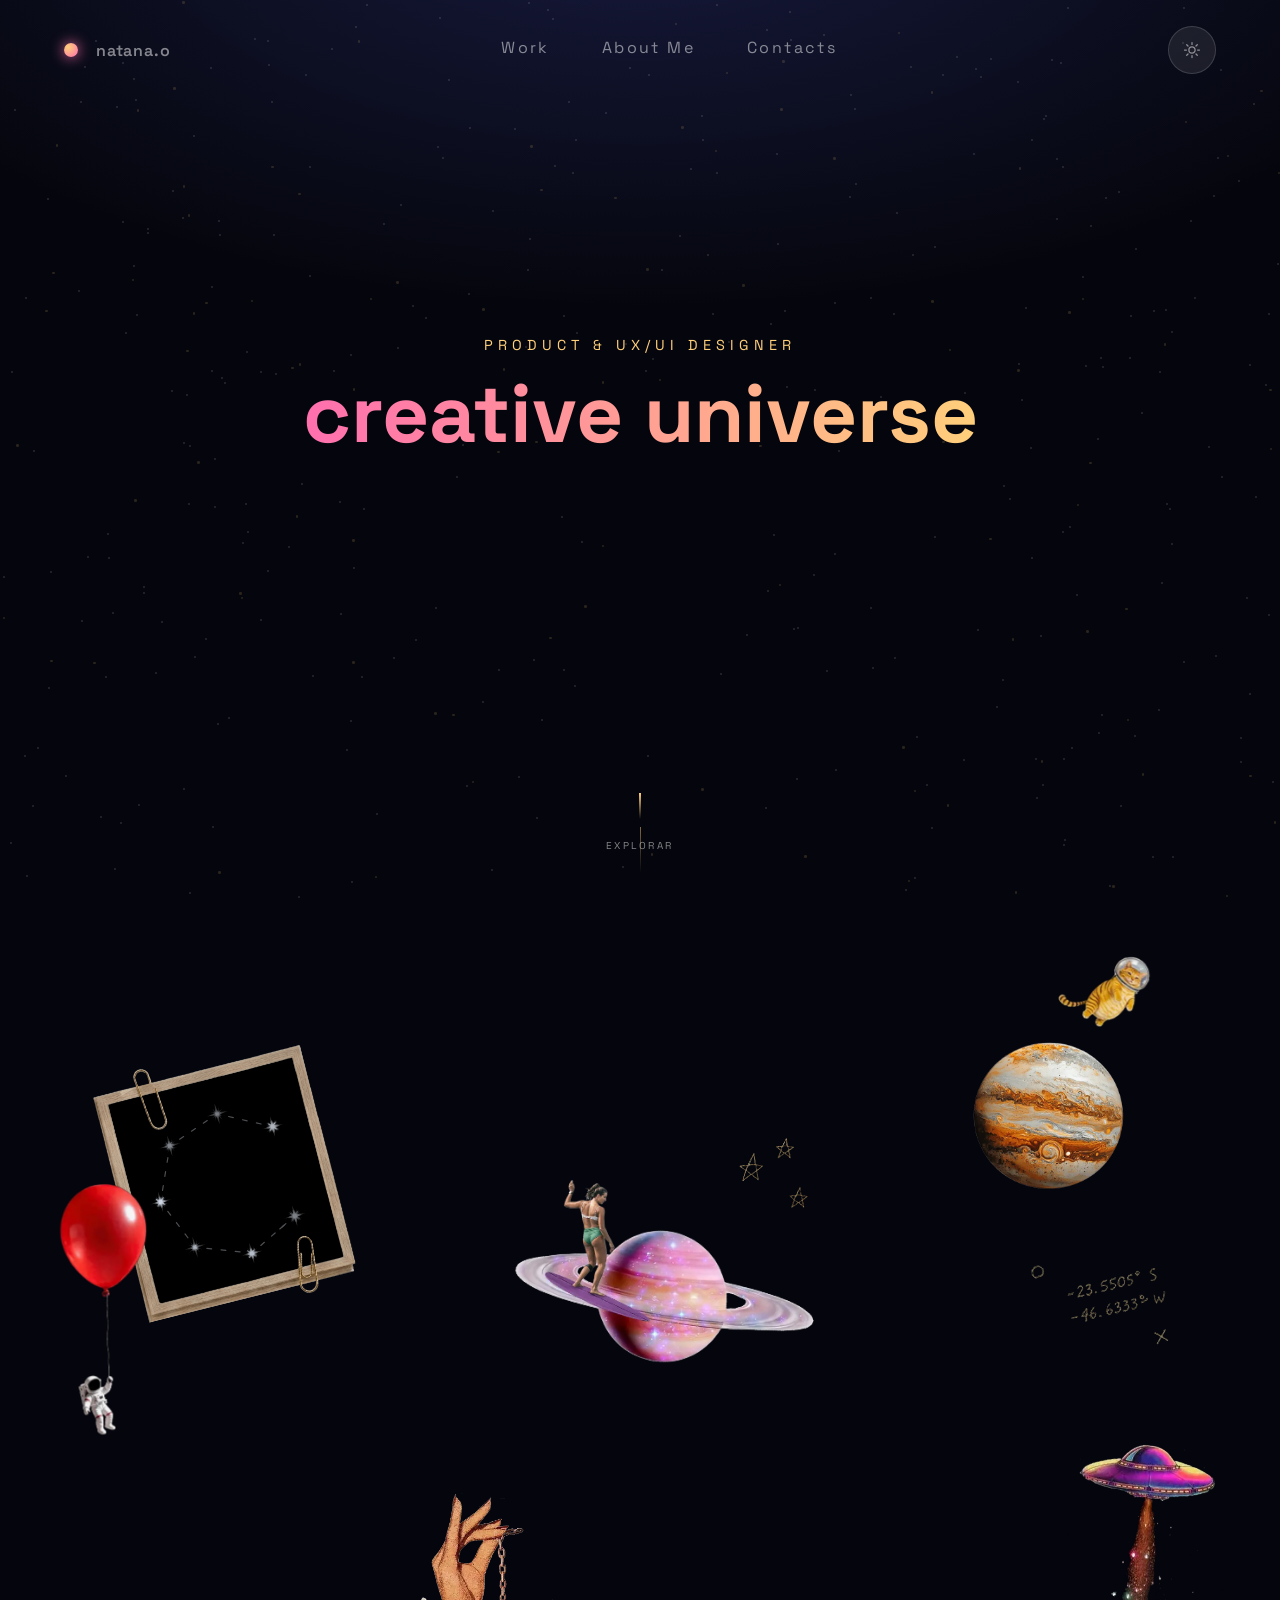
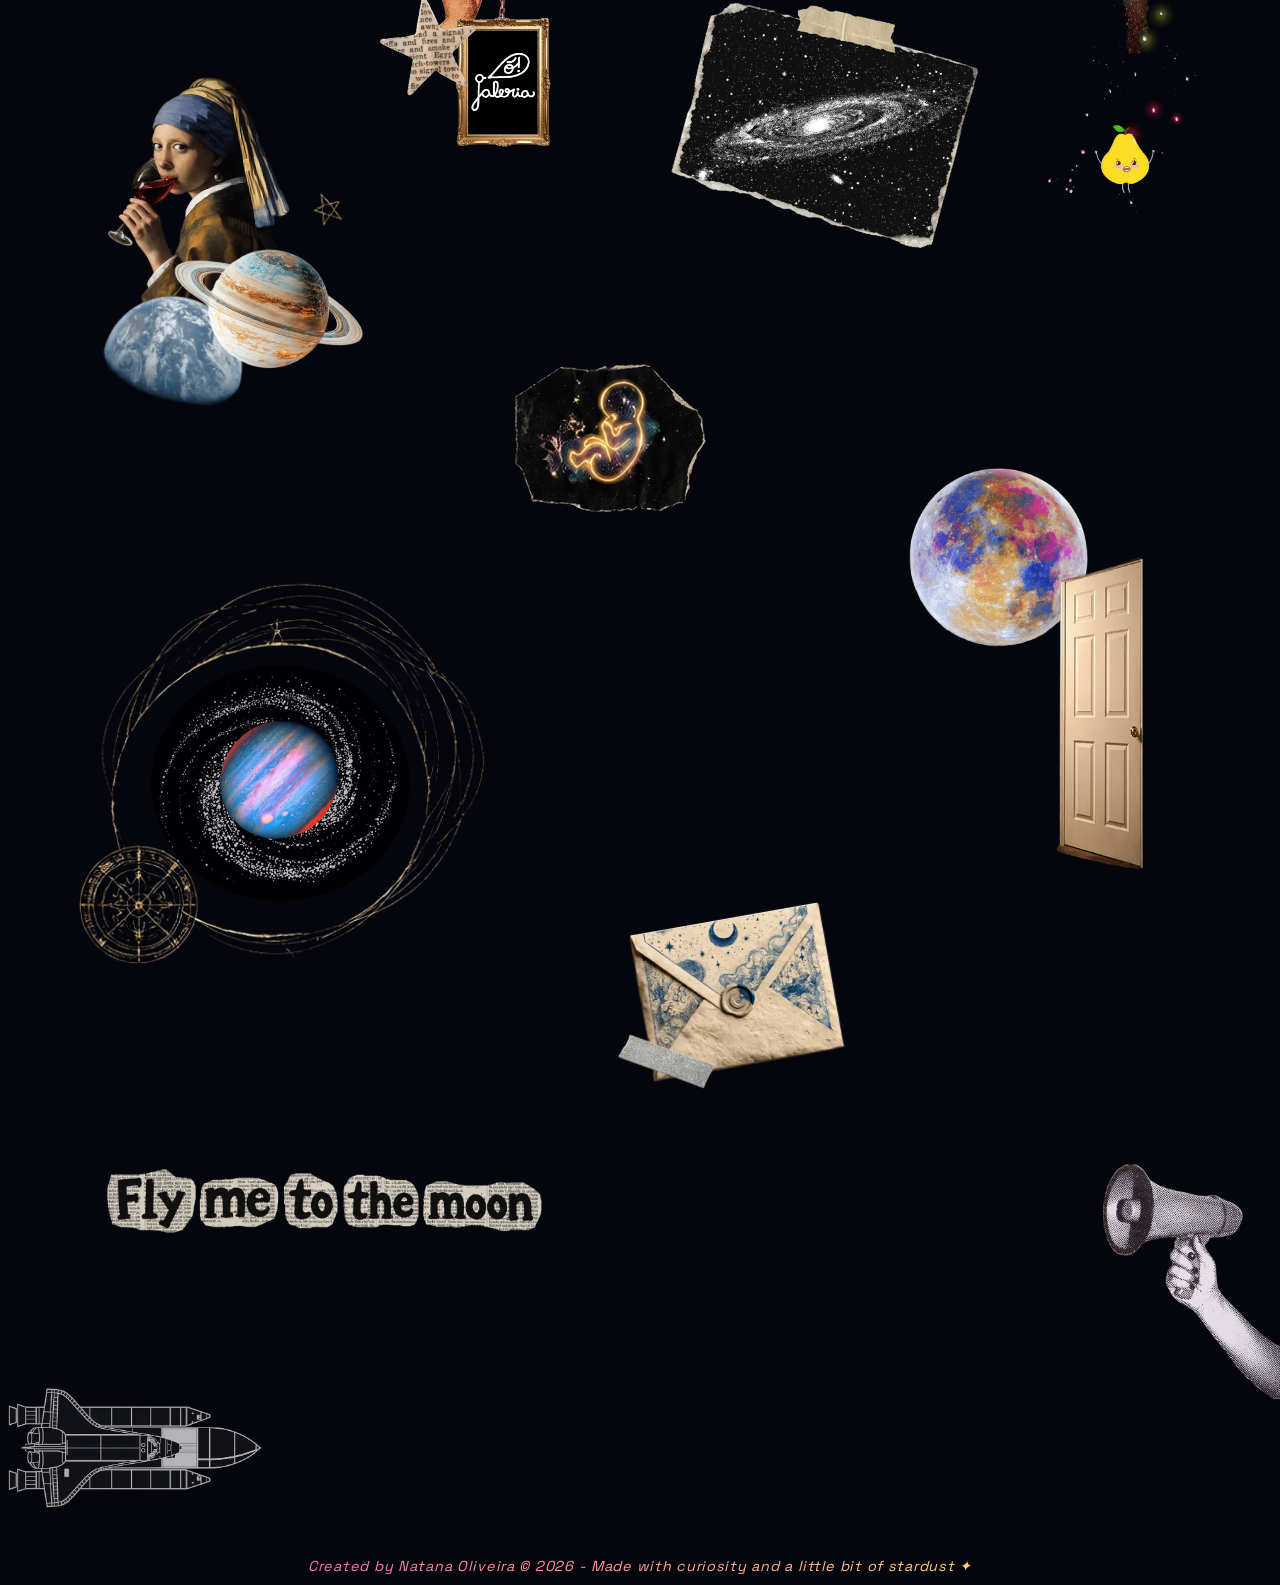
==== commit 141ccc9b: "Images update" ====
--- a/index.html
+++ b/index.html
@@ -106,7 +106,7 @@
         >
           <div class="hand left">
             <img
-              src="./images/hero_leftHand.png"
+              src="./images/hero_leftHand.webp"
               alt=""
               fetchpriority="high"
               decoding="async"
@@ -114,7 +114,7 @@
           </div>
           <div class="hand right">
             <img
-              src="./images/hero_rightHand.png"
+              src="./images/hero_rightHand.webp"
               alt=""
               fetchpriority="high"
               decoding="async"
@@ -147,7 +147,7 @@
             <div class="cesae-hub__astronaut">
               <div class="cesae-hub__astronaut-inner">
                 <img
-                  src="./images/astronaut.png"
+                  src="./images/astronaut.webp"
                   alt=""
                   loading="lazy"
                   decoding="async"
@@ -159,7 +159,7 @@
             <a href="https://surfsway.netlify.app/" target="_blank">
               <img
                 class="surf-sway__surfista"
-                src="./images/surfer.png"
+                src="./images/surfer.webp"
                 alt="Surfista"
                 loading="lazy"
                 decoding="async"
@@ -167,7 +167,7 @@
             </a>
             <img
               class="surf-sway__stars"
-              src="./images/starsBlack.png"
+              src="./images/starsBlack.webp"
               alt=""
               loading="lazy"
               decoding="async"
@@ -179,13 +179,13 @@
               target="_blank"
               ><img
                 class="dab__jupiter"
-                src="./images/jupiter.png"
+                src="./images/jupiter.webp"
                 alt="Jupiter"
                 loading="lazy"
                 decoding="async" />
               <img
                 class="dab__gato"
-                src="./images/cat.png"
+                src="./images/cat.webp"
                 alt="Gato astronauta"
                 loading="lazy"
                 decoding="async"
@@ -194,7 +194,7 @@
           <div class="coordenadas">
             <div class="coordenadas__inner">
               <img
-                src="./images/coordinateBlack.png"
+                src="./images/coordinateBlack.webp"
                 alt="Coordenadas"
                 loading="lazy"
                 decoding="async"
@@ -206,7 +206,7 @@
               <div class="vinho__woman">
                 <div class="vinho__woman-inner">
                   <img
-                    src="./images/woman.png"
+                    src="./images/woman.webp"
                     alt="Mulher a beber vinho"
                     loading="lazy"
                     decoding="async"
@@ -216,7 +216,7 @@
               <div class="vinho__earth">
                 <div class="vinho__earth-inner">
                   <img
-                    src="./images/earth.png"
+                    src="./images/earth.webp"
                     alt=""
                     loading="lazy"
                     decoding="async"
@@ -226,7 +226,7 @@
               <div class="vinho__saturno">
                 <div class="vinho__saturno-inner">
                   <img
-                    src="./images/saturno.png"
+                    src="./images/saturno.webp"
                     alt=""
                     loading="lazy"
                     decoding="async"
@@ -236,7 +236,7 @@
             </a>
             <img
               class="vinho__star"
-              src="./images/starBlack.png"
+              src="./images/starBlack.webp"
               alt=""
               loading="lazy"
               decoding="async"
@@ -249,7 +249,7 @@
             >
               <img
                 class="galeria-group__frame"
-                src="./images/gallery.png"
+                src="./images/gallery.webp"
                 alt="Galeria"
                 loading="lazy"
                 decoding="async"
@@ -258,7 +258,7 @@
             <div class="galeria-group__paper-star">
               <div class="galeria-group__paper-star-inner">
                 <img
-                  src="./images/paperStar.png"
+                  src="./images/paperStar.webp"
                   alt=""
                   loading="lazy"
                   decoding="async"
@@ -268,7 +268,7 @@
           </div>
           <div class="black-hole" id="blackHole">
             <img
-              src="./images/blackHole.png"
+              src="./images/blackHole.webp"
               alt="Black Hole"
               class="black-hole-img"
               onclick="toggleBlackHoleMessage()"
@@ -278,7 +278,7 @@
             <div class="black-hole-message">
               <img
                 class="black-hole-message__arrow"
-                src="./images/arrowDoodleBlack.png"
+                src="./images/arrowDoodleBlack.webp"
                 alt=""
                 loading="lazy"
                 decoding="async"
@@ -296,7 +296,7 @@
               <div class="foody__disco">
                 <div class="foody__disco-inner">
                   <img
-                    src="./images/disco.png"
+                    src="./images/disco.webp"
                     alt="Foody"
                     loading="lazy"
                     decoding="async"
@@ -305,7 +305,7 @@
               </div>
               <img
                 class="foody__fruta"
-                src="./images/fruit.png"
+                src="./images/fruit.webp"
                 alt=""
                 loading="lazy"
                 decoding="async"
@@ -315,21 +315,21 @@
           <div class="complex-jupiter">
             <img
               class="complex-jupiter__bg"
-              src="./images/complexJupiterBG.png"
+              src="./images/complexJupiterBG.webp"
               alt=""
               loading="lazy"
               decoding="async"
             />
             <img
               class="complex-jupiter__spark"
-              src="./images/spark.png"
+              src="./images/spark.webp"
               alt=""
               loading="lazy"
               decoding="async"
             />
             <img
               class="complex-jupiter__planet"
-              src="./images/bluePlanet.png"
+              src="./images/bluePlanet.webp"
               alt="Jupiter — visualização interativa"
               loading="lazy"
               decoding="async"
@@ -341,7 +341,7 @@
             target="_blank"
           >
             <img
-              src="./images/Maternar2.png"
+              src="./images/Maternar.webp"
               alt="Maternar"
               loading="lazy"
               decoding="async"
@@ -366,7 +366,7 @@
             </svg>
             <img
               class="planet-porta__planet"
-              src="./images/Planeta colorido.png"
+              src="./images/colorfulPlanet.webp"
               alt=""
               loading="lazy"
               decoding="async"
@@ -374,14 +374,14 @@
             <div class="planet-porta__door">
               <img
                 class="planet-porta__door-img planet-porta__door-img--closed"
-                src="./images/PortaFechada.png"
+                src="./images/PortaFechada.webp"
                 alt="Porta fechada"
                 loading="lazy"
                 decoding="async"
               />
               <img
                 class="planet-porta__door-img planet-porta__door-img--open"
-                src="./images/PortaAberta.png"
+                src="./images/PortaAberta.webp"
                 alt="Porta aberta"
                 loading="lazy"
                 decoding="async"
@@ -392,14 +392,14 @@
             <div class="envelope__inner" onclick="toggleCVMessage()">
               <img
                 class="envelope__img envelope__img--closed"
-                src="./images/Envelope fechado.png"
+                src="./images/envelopeClosed.webp"
                 alt="Envelope fechado"
                 loading="lazy"
                 decoding="async"
               />
               <img
                 class="envelope__img envelope__img--open"
-                src="./images/Envelope aberto.png"
+                src="./images/envelopeOpen.webp"
                 alt="Envelope aberto"
                 loading="lazy"
                 decoding="async"
@@ -425,7 +425,7 @@
           <div class="fly-me">
             <img
               class="fly-me__text"
-              src="./images/Fly me to.png"
+              src="./images/flyMeToTheMoon.webp"
               alt="Fly me to the moon"
               loading="lazy"
               decoding="async"
@@ -435,7 +435,7 @@
           <div class="contacto" id="contact">
             <img
               class="contacto__trigger"
-              src="./images/megafone.png"
+              src="./images/megafone.webp"
               alt="Contacto"
               onclick="toggleContactMenu()"
               loading="lazy"
@@ -503,7 +503,7 @@
           <div class="rocket">
             <div class="rocket__inner">
               <img
-                src="./images/rocket.png"
+                src="./images/rocket.webp"
                 alt=""
                 loading="lazy"
                 decoding="async"
--- a/CSS/styleMain.css
+++ b/CSS/styleMain.css
@@ -330,7 +330,7 @@
 .black-hole-message__text {
   margin: 0;
   font-family: var(--font-family-handwritten);
-  font-size: var(--fs-2xl);
+  font-size: var(--fs-xl);
   line-height: var(--leading-normal);
   color: var(--gold);
   opacity: 55%;
@@ -576,7 +576,7 @@
 }
 .cv-message__link {
   font-family: var(--font-family-handwritten);
-  font-size: var(--fs-2xl);
+  font-size: var(--fs-xl);
   line-height: var(--leading-normal);
   color: var(--gold);
   opacity: 55%;
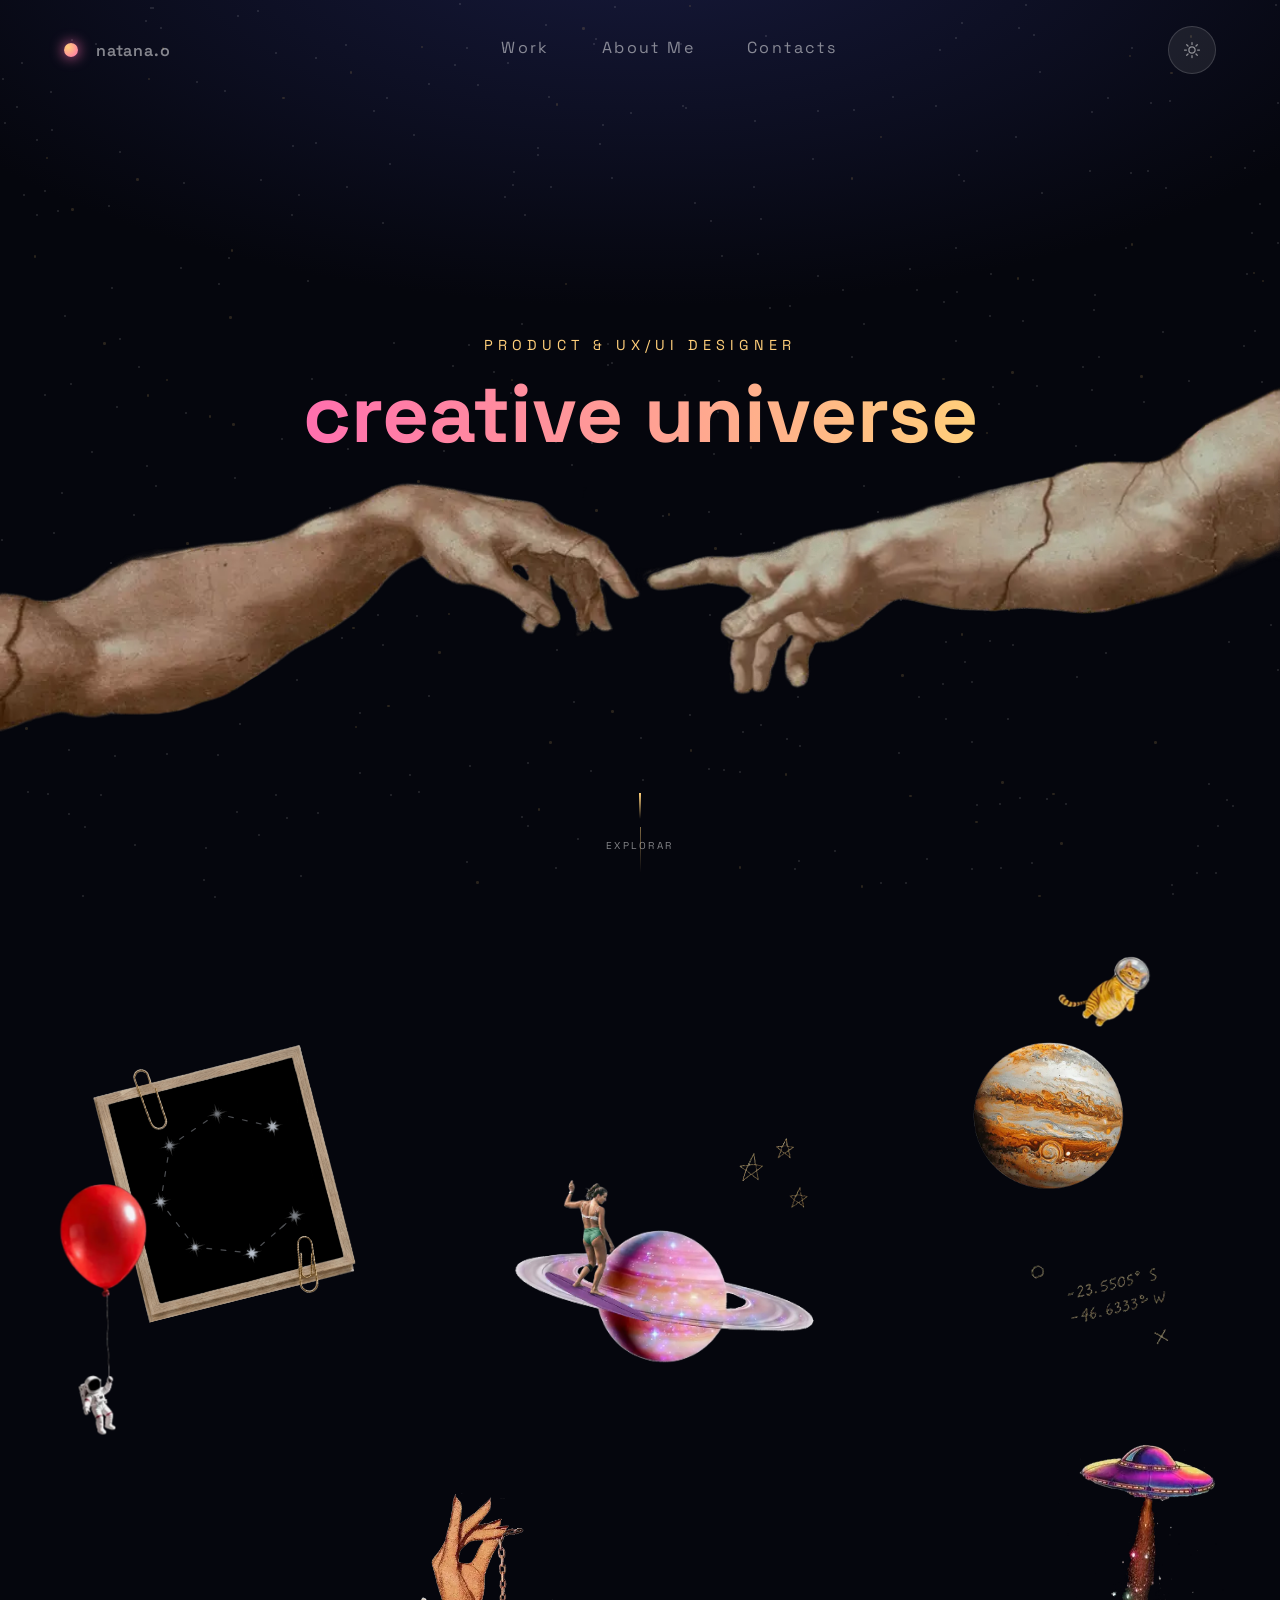
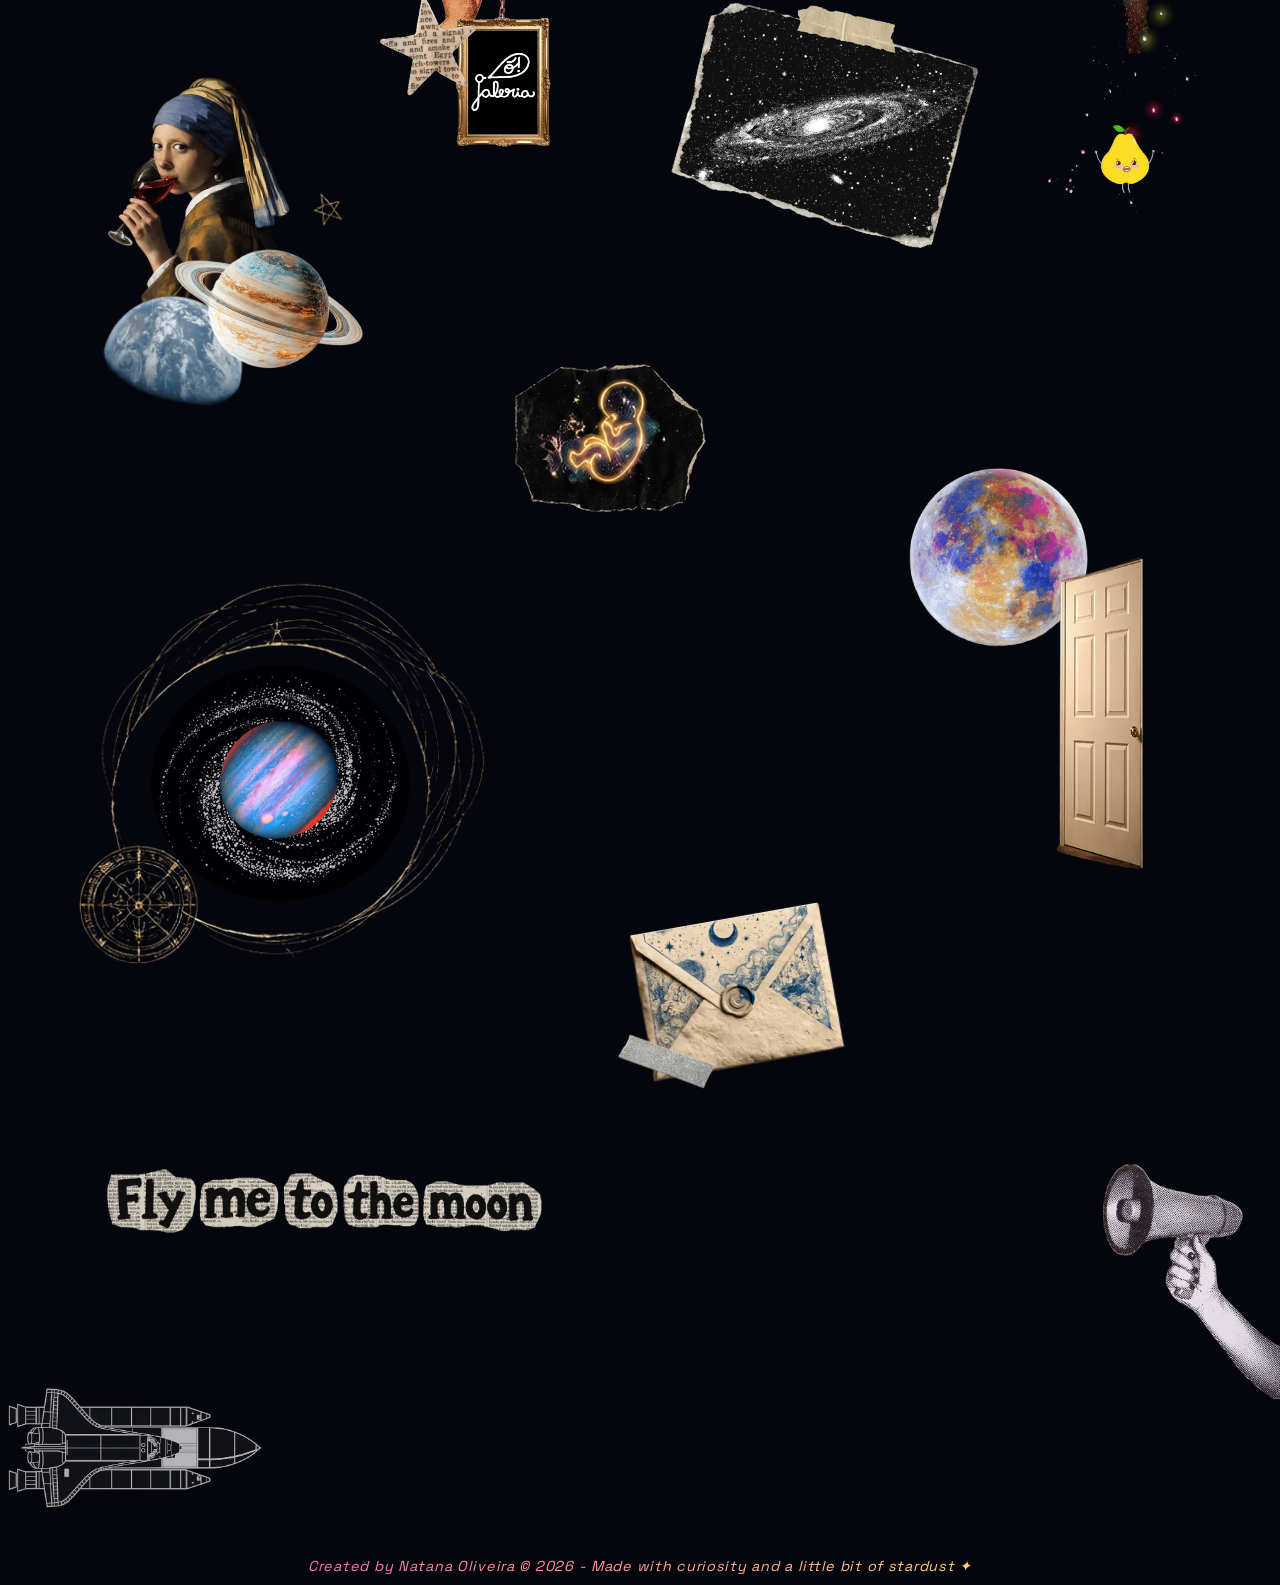
==== commit 867762bb: "favicon" ====
--- a/index.html
+++ b/index.html
@@ -9,6 +9,20 @@
       href="https://fonts.googleapis.com/css2?family=Space+Grotesk:wght@300..700&family=Nothing+You+Could+Do&display=swap"
       rel="stylesheet"
     />
+    <!-- META -->
+
+    <meta property="og:type" content="website" />
+    <meta property="og:title" content="Creative Universe" />
+    <meta
+      property="og:image"
+      content="https://www.formacaoweb.pt/natana/images/boy-holding-phone-foody-app.webp"
+    />
+    <meta
+      property="og:url"
+      content="https://natana-oliveira.github.io/CreativeUniverse/"
+    />
+    <meta property="og:description" content="Dis...." />
+
     <!-- META -->
 
     <link rel="stylesheet" href="./CSS/styleGeneral.css" />
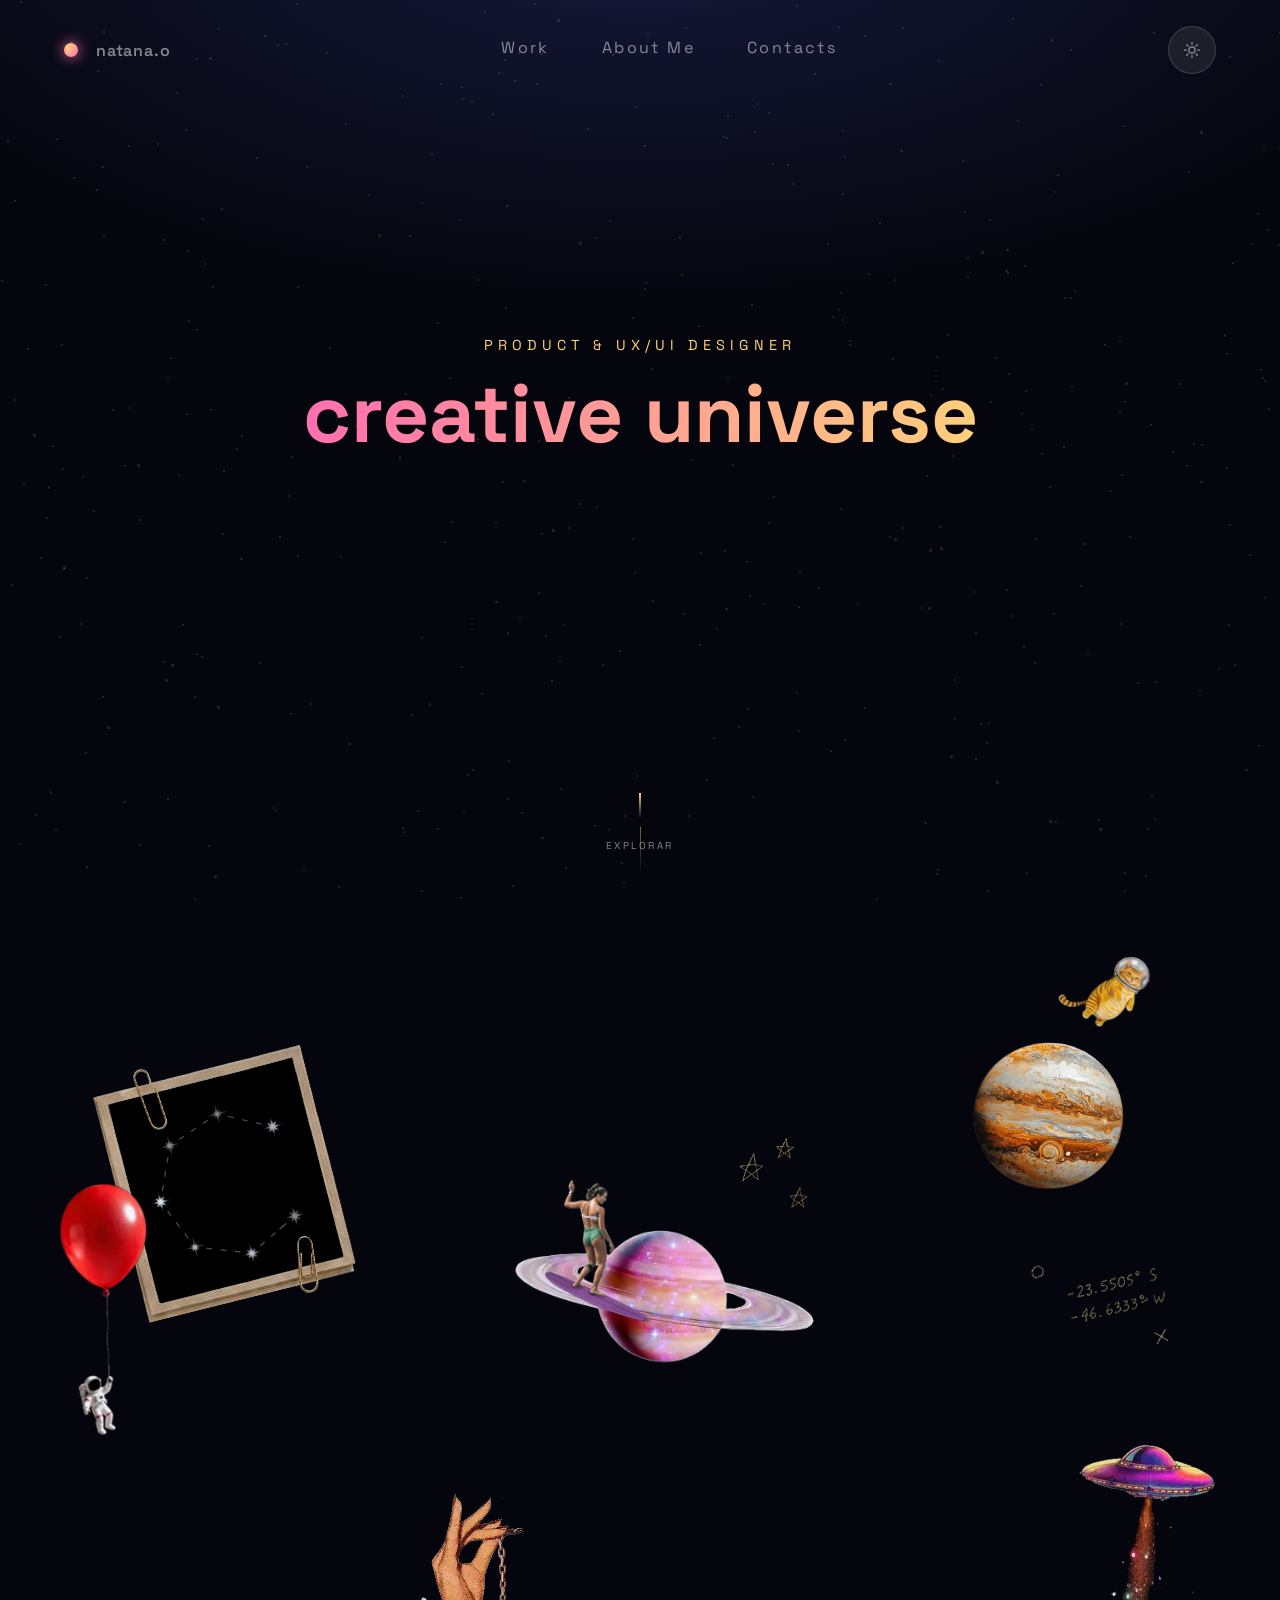
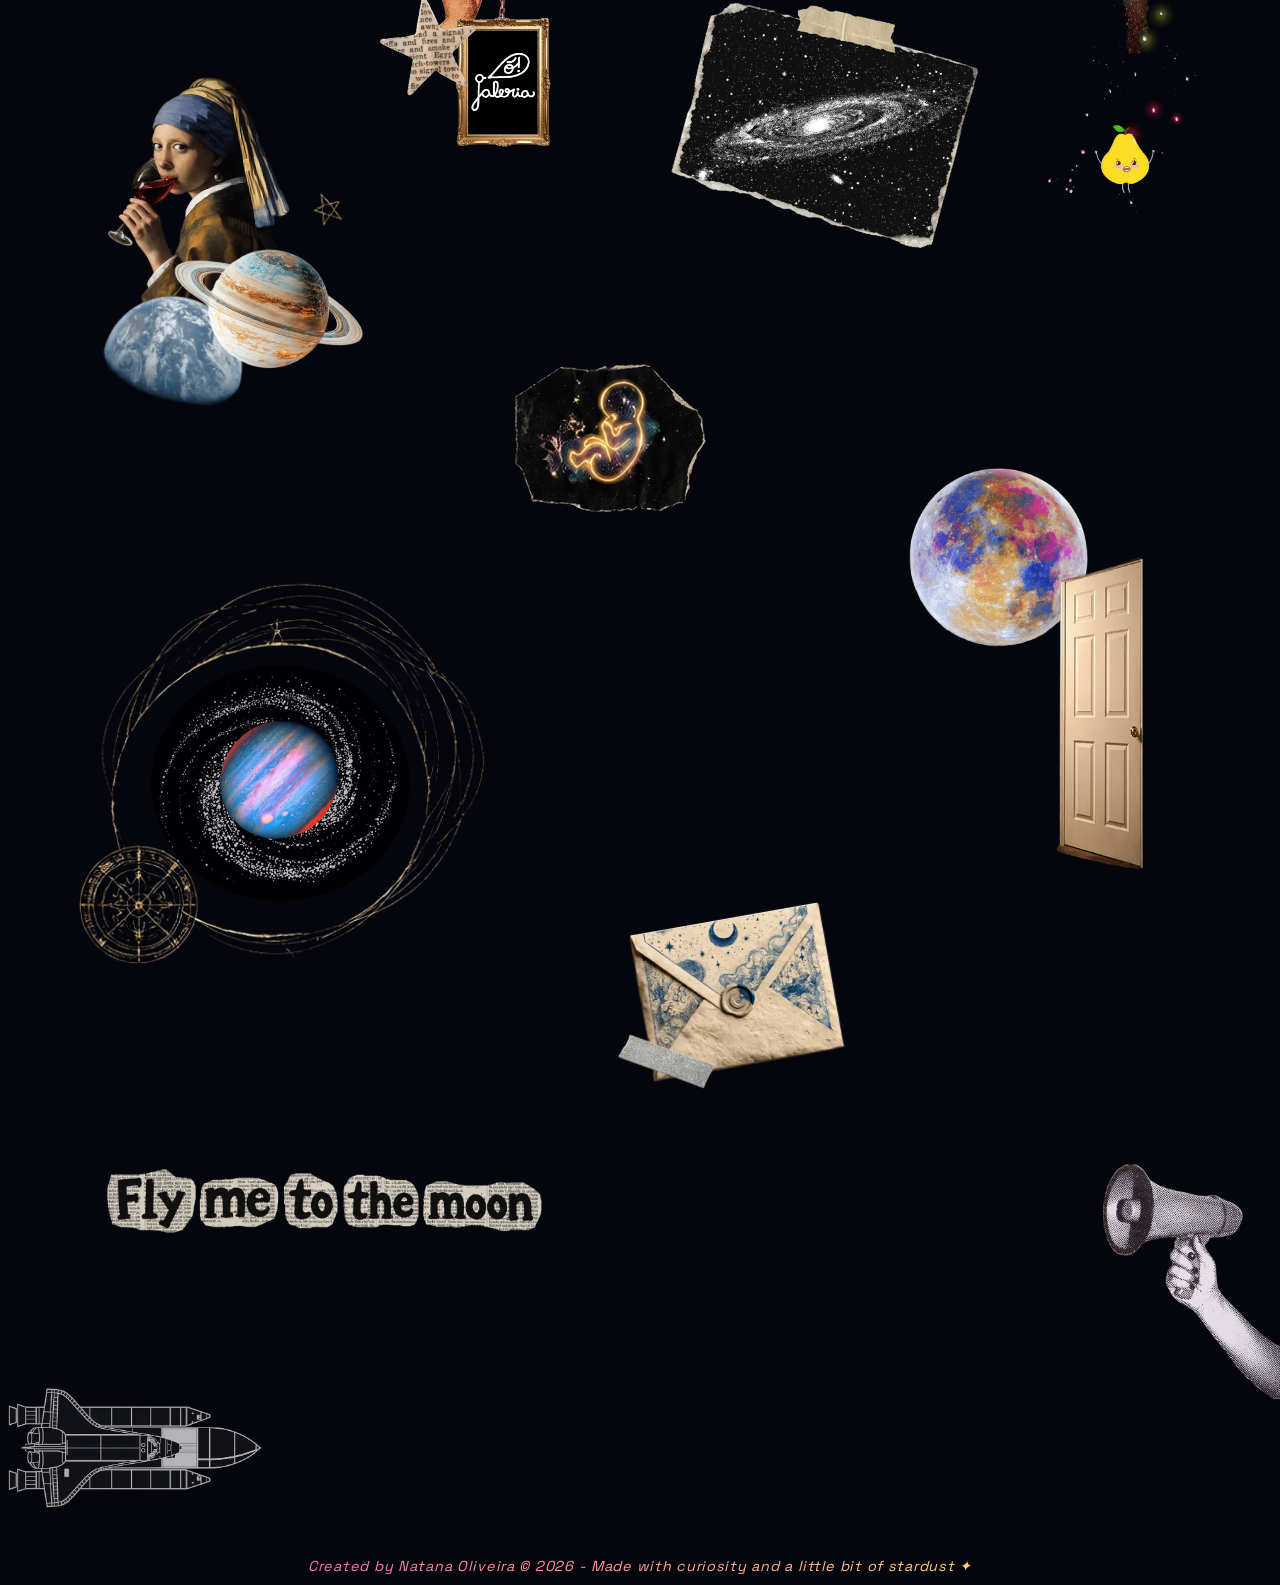
==== commit a545e217: "Meta description" ====
--- a/index.html
+++ b/index.html
@@ -9,22 +9,17 @@
       href="https://fonts.googleapis.com/css2?family=Space+Grotesk:wght@300..700&family=Nothing+You+Could+Do&display=swap"
       rel="stylesheet"
     />
-    <!-- META -->
-
     <meta property="og:type" content="website" />
     <meta property="og:title" content="Creative Universe" />
     <meta
       property="og:image"
-      content="https://www.formacaoweb.pt/natana/images/boy-holding-phone-foody-app.webp"
+      content="https://natana-oliveira.github.io/CreativeUniverse/images/Cover.svg"
     />
     <meta
       property="og:url"
       content="https://natana-oliveira.github.io/CreativeUniverse/"
     />
-    <meta property="og:description" content="Dis...." />
-
-    <!-- META -->
-
+    <meta property="og:description" content="Welcome to my creative universe! Explore my galaxy of UX/UI, Product Design, Front-end Development, and digital experiences. Ready for the next mission?" />
     <link rel="stylesheet" href="./CSS/styleGeneral.css" />
     <link rel="stylesheet" href="./CSS/styleIndex.css" />
     <link rel="stylesheet" href="./CSS/styleMain.css" />
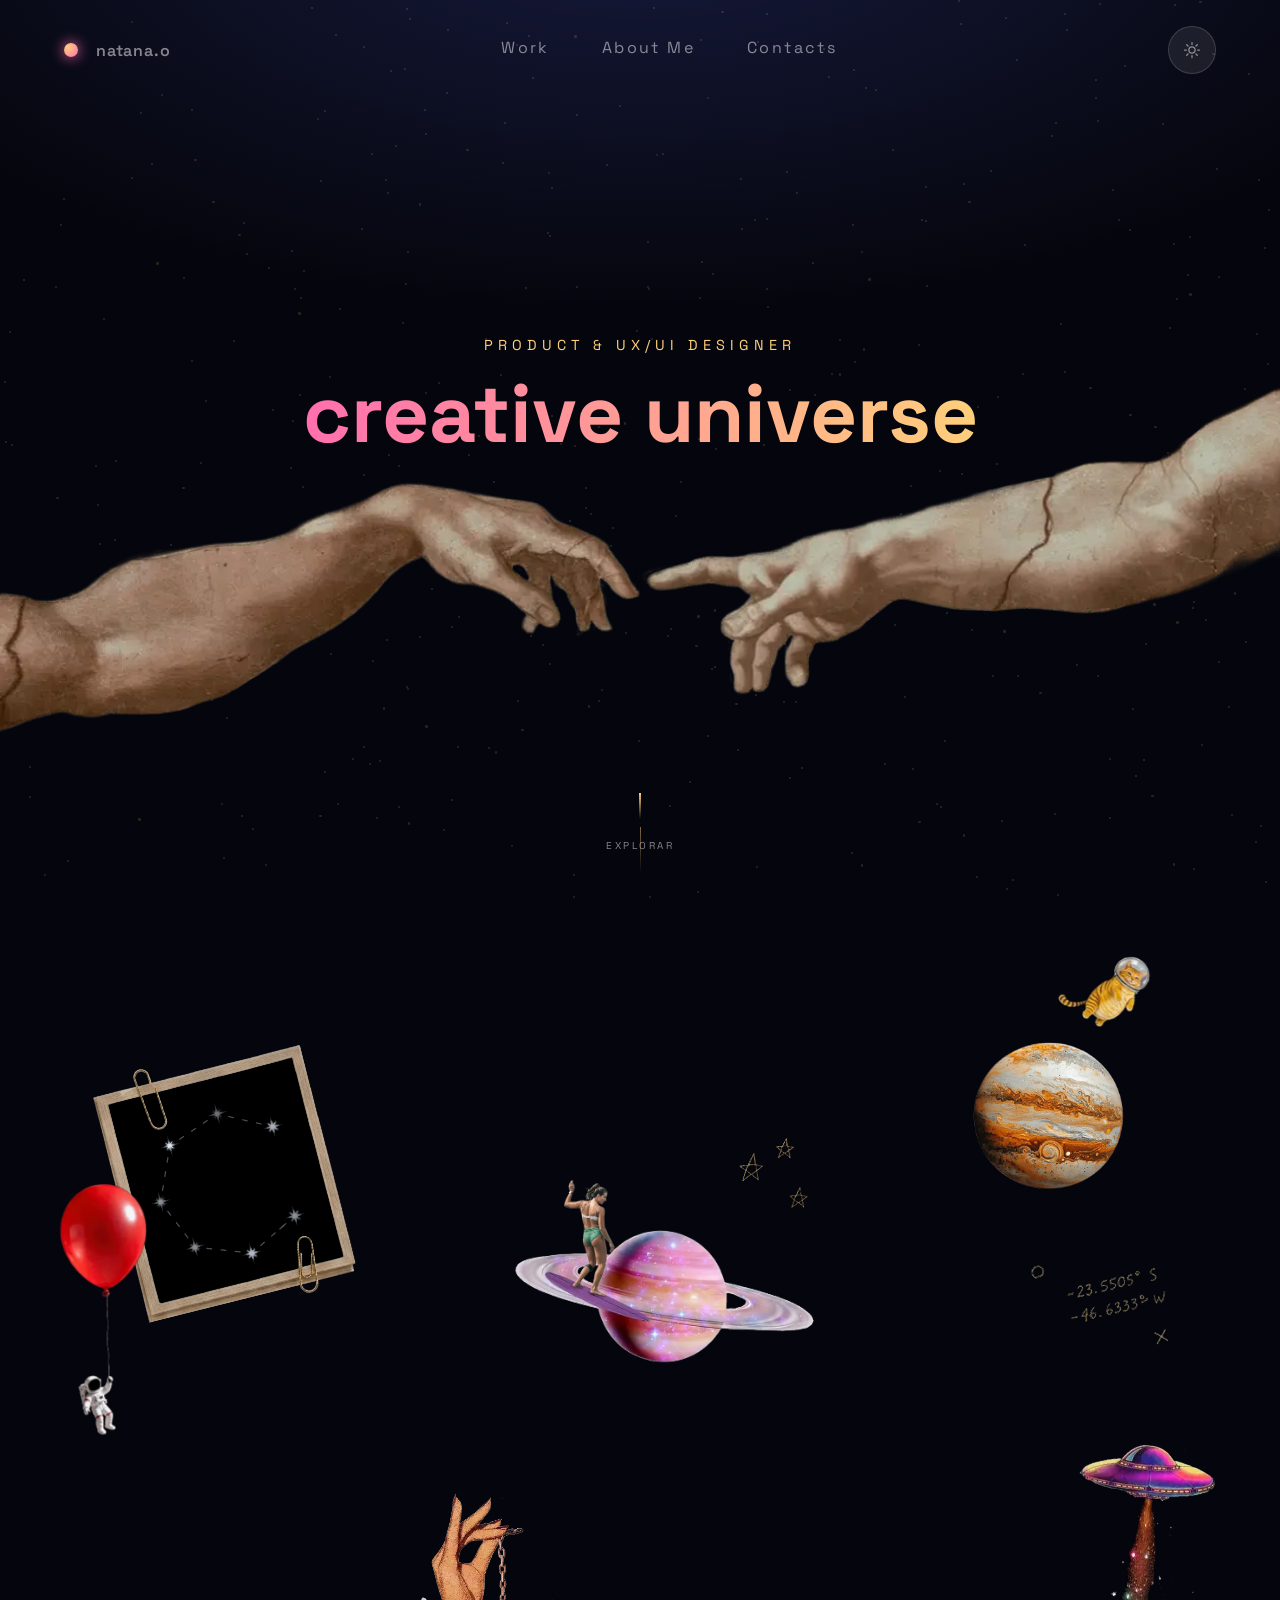
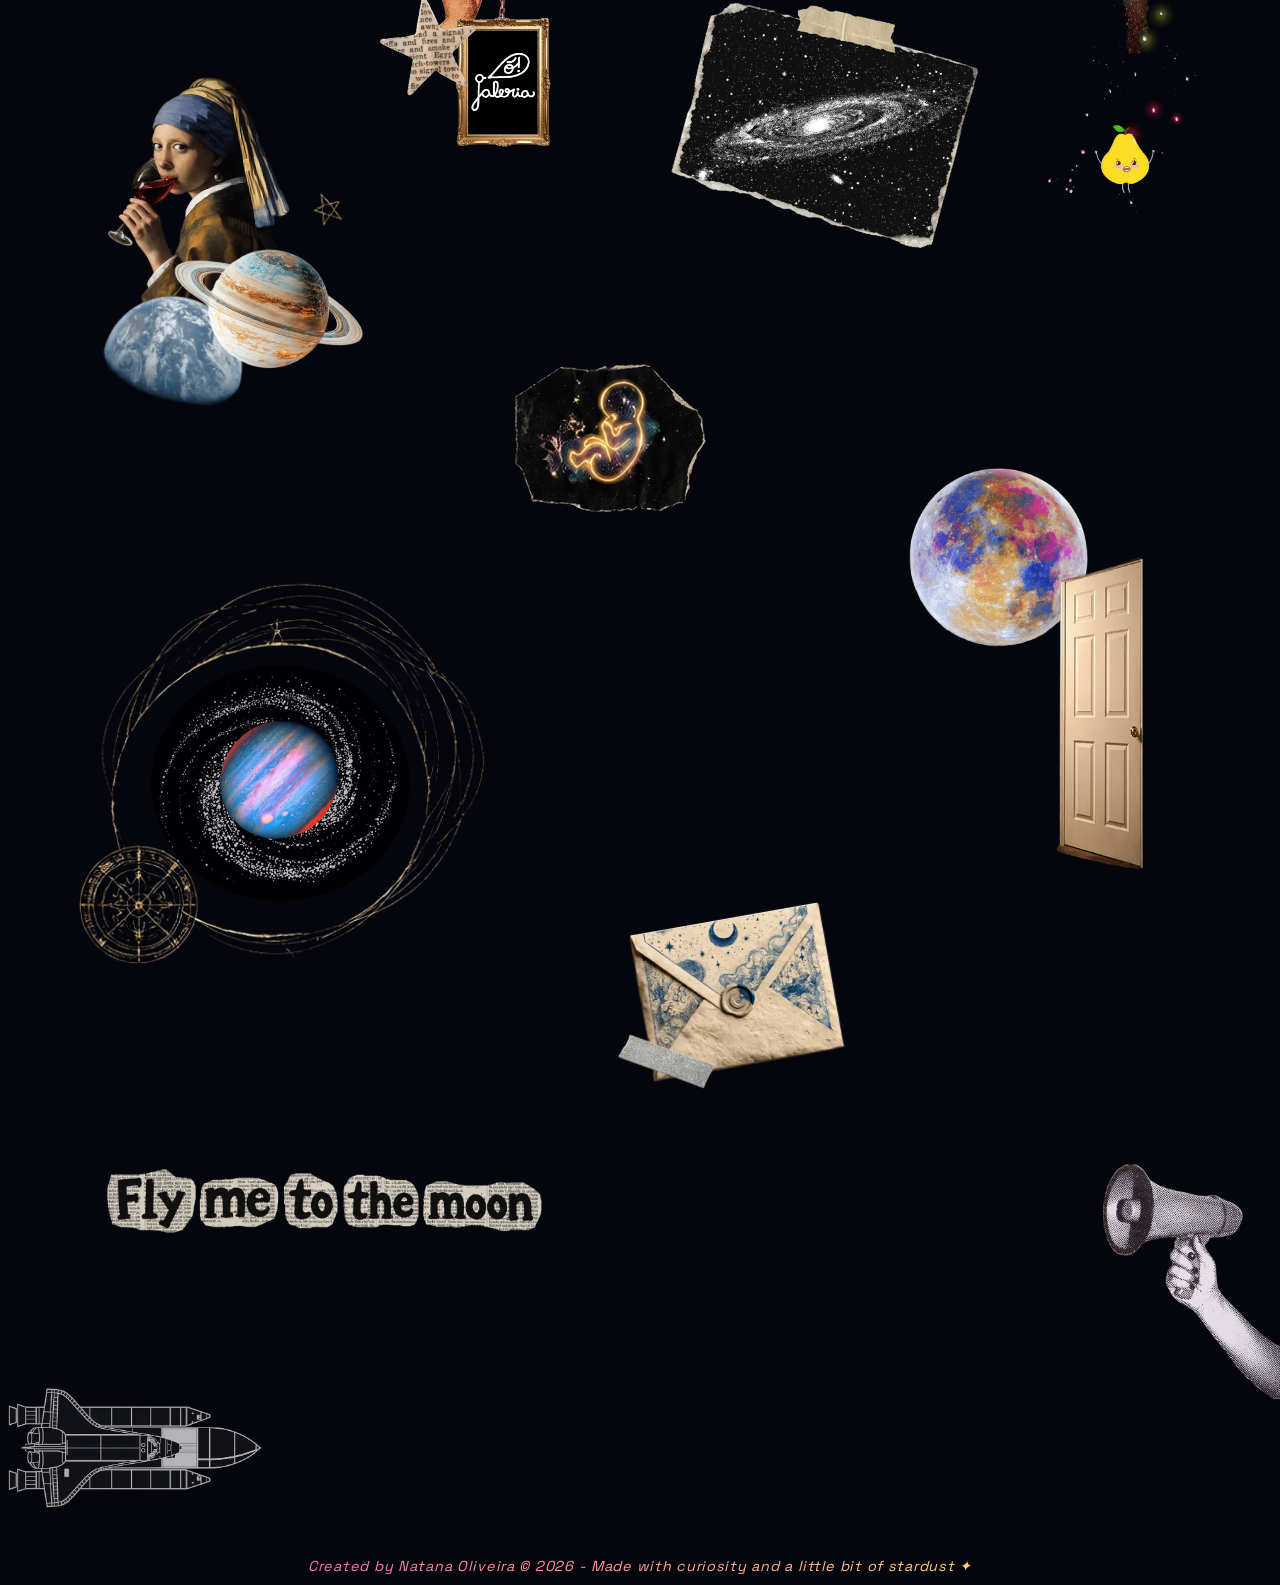
==== commit f3debbef: "Update Link" ====
--- a/index.html
+++ b/index.html
@@ -211,7 +211,7 @@
             </div>
           </div>
           <div class="vinho">
-            <a href="#" target="_blank">
+            <a href="https://www.figma.com/proto/5nzBGqPGtsp9o8WubJkjhc/Herdade-do-Rocim?node-id=1-1435&viewport=1741%2C753%2C0.14&t=XD2HdxeDlezc6s2l-1&scaling=scale-down&content-scaling=fixed&page-id=0%3A1" target="_blank">
               <div class="vinho__woman">
                 <div class="vinho__woman-inner">
                   <img
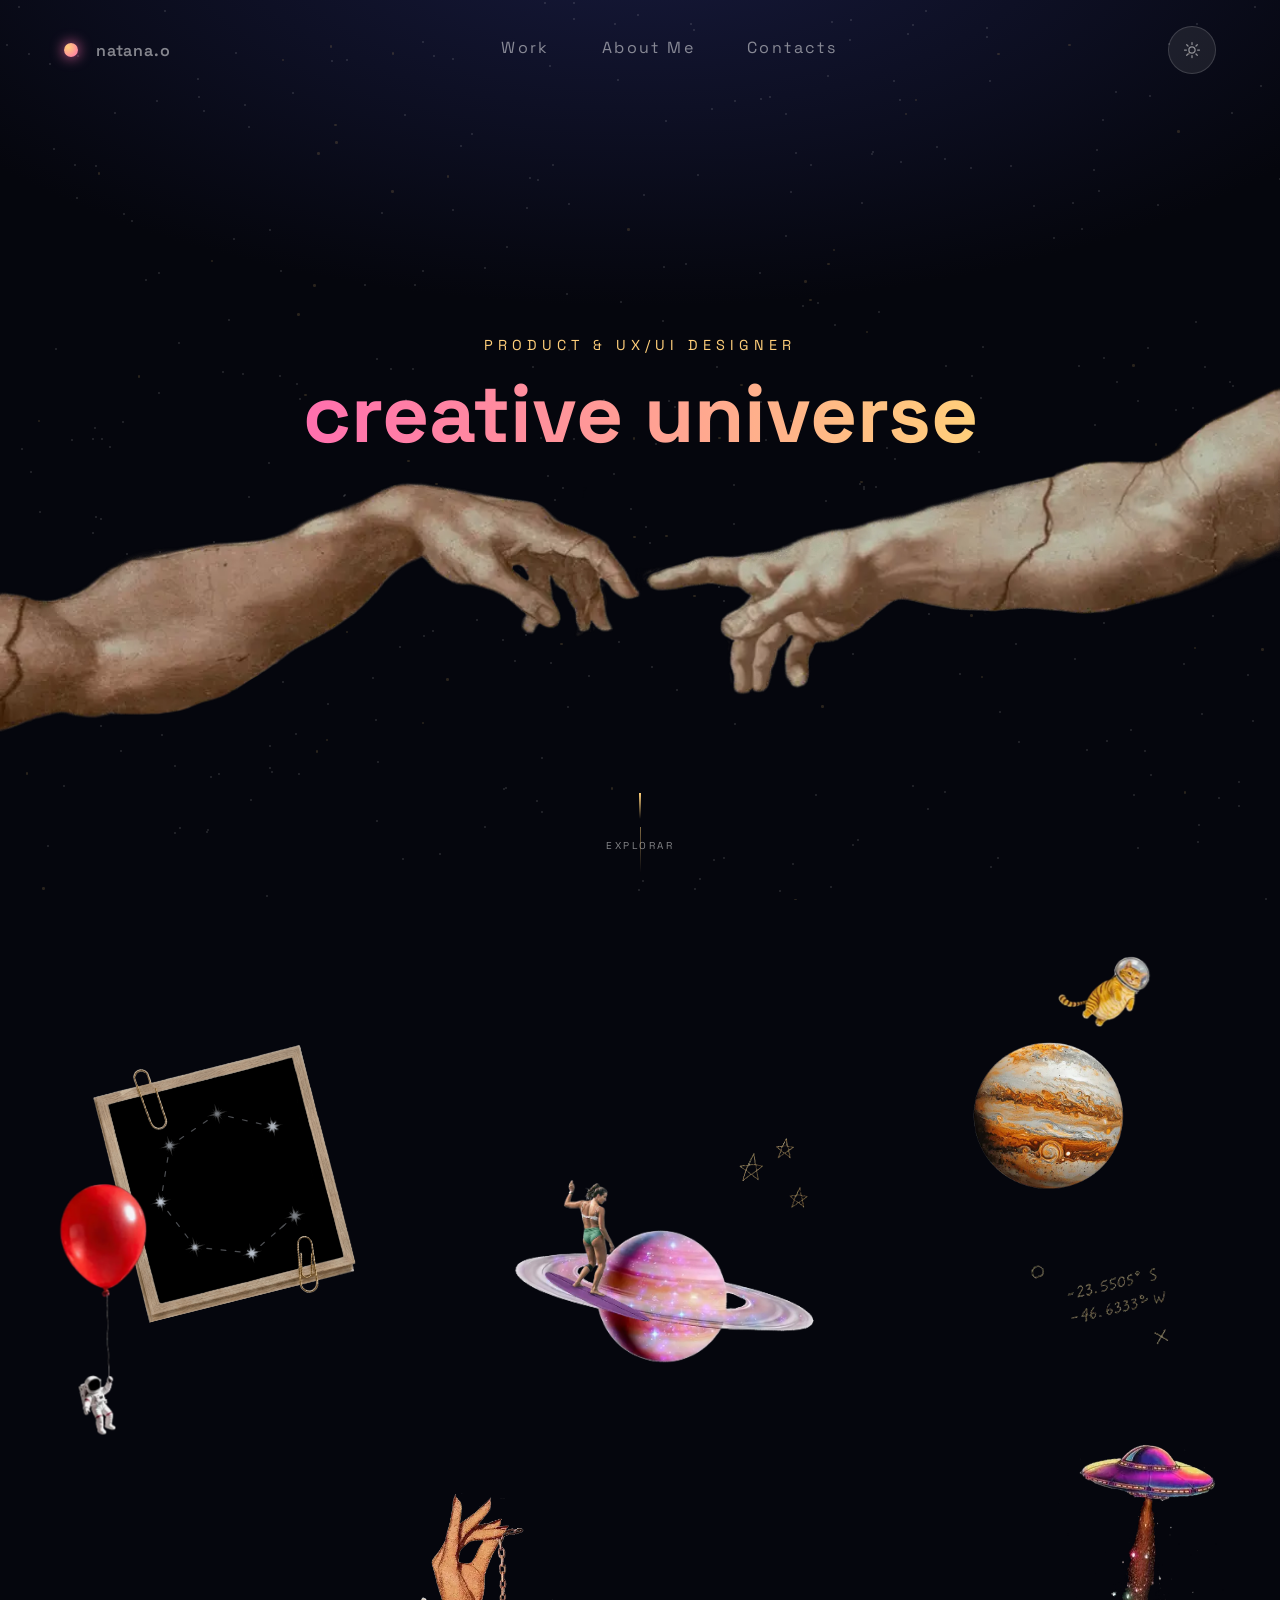
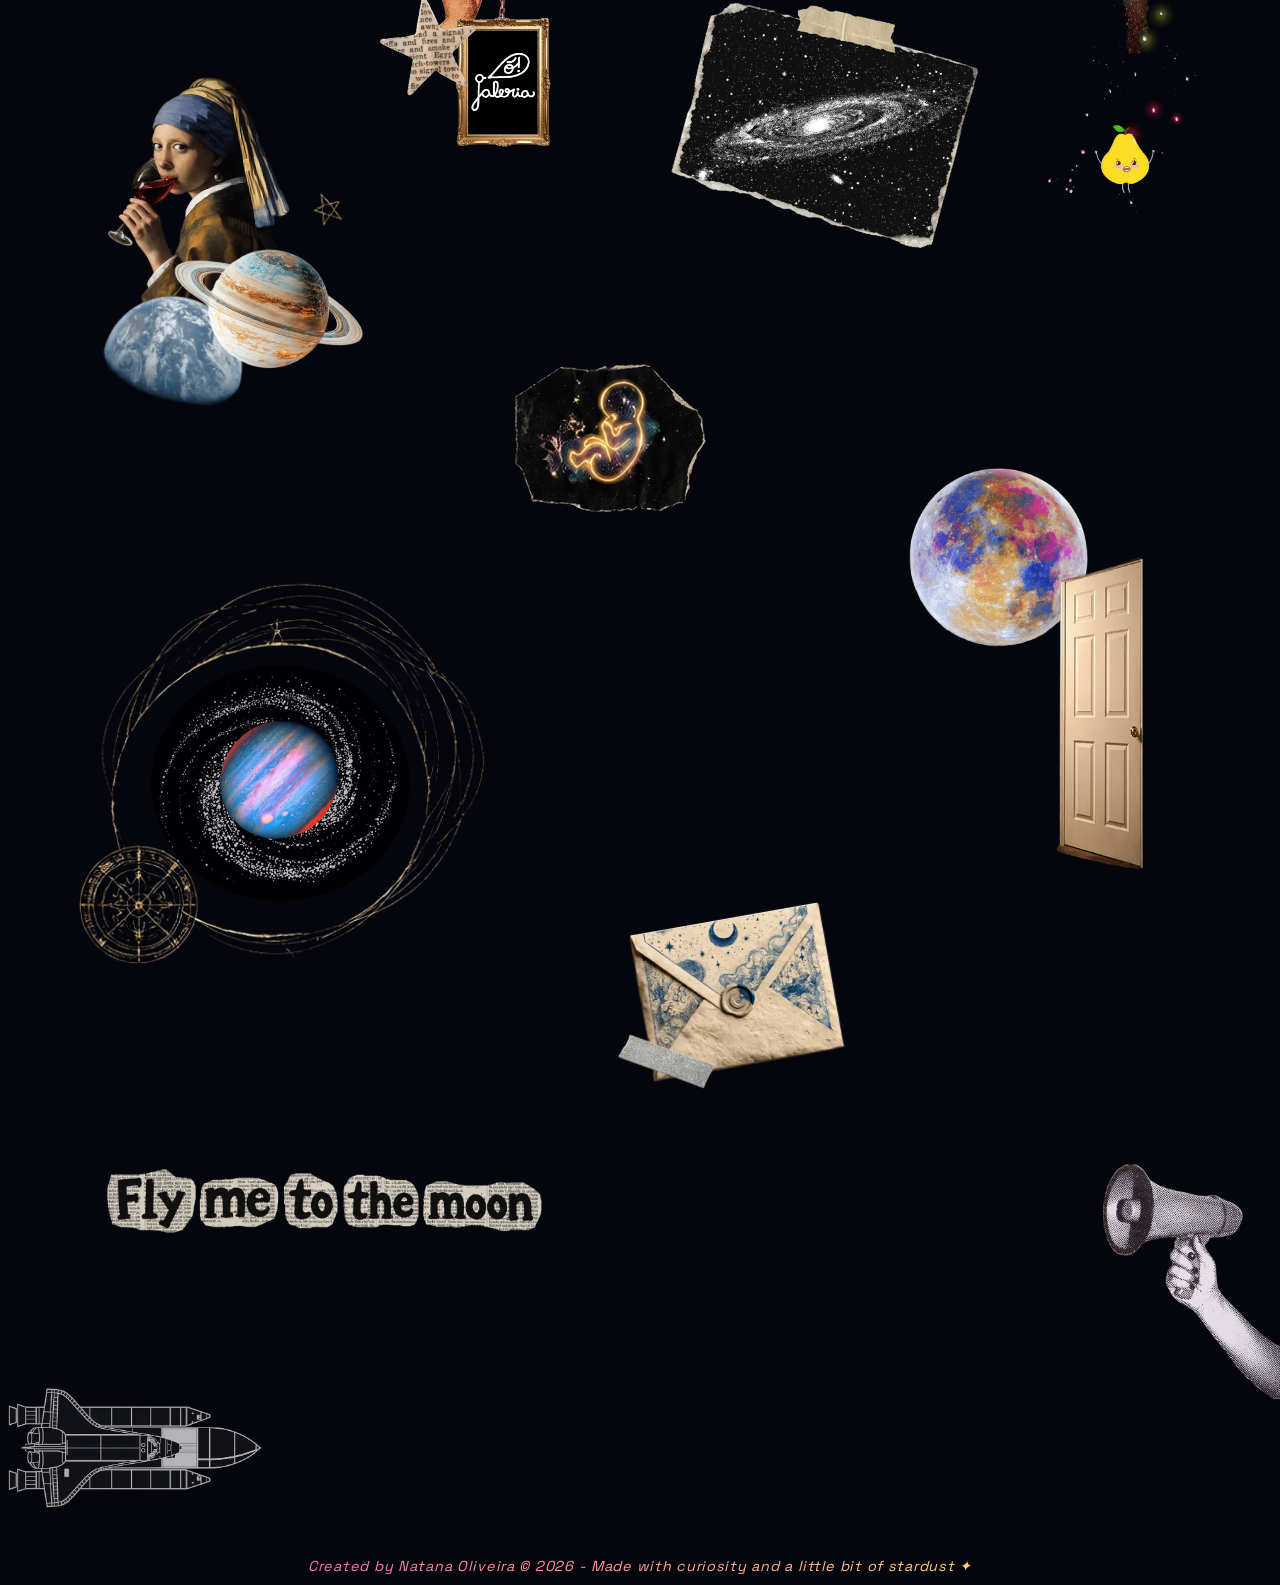
==== commit aafbb018: "Update images" ====
--- a/index.html
+++ b/index.html
@@ -19,7 +19,10 @@
       property="og:url"
       content="https://natana-oliveira.github.io/CreativeUniverse/"
     />
-    <meta property="og:description" content="Welcome to my creative universe! Explore my galaxy of UX/UI, Product Design, Front-end Development, and digital experiences. Ready for the next mission?" />
+    <meta
+      property="og:description"
+      content="Welcome to my creative universe! Explore my galaxy of UX/UI, Product Design, Front-end Development, and digital experiences. Ready for the next mission?"
+    />
     <link rel="stylesheet" href="./CSS/styleGeneral.css" />
     <link rel="stylesheet" href="./CSS/styleIndex.css" />
     <link rel="stylesheet" href="./CSS/styleMain.css" />
@@ -211,7 +214,10 @@
             </div>
           </div>
           <div class="vinho">
-            <a href="https://www.figma.com/proto/5nzBGqPGtsp9o8WubJkjhc/Herdade-do-Rocim?node-id=1-1435&viewport=1741%2C753%2C0.14&t=XD2HdxeDlezc6s2l-1&scaling=scale-down&content-scaling=fixed&page-id=0%3A1" target="_blank">
+            <a
+              href="https://www.figma.com/proto/5nzBGqPGtsp9o8WubJkjhc/Herdade-do-Rocim?node-id=1-1435&viewport=1741%2C753%2C0.14&t=XD2HdxeDlezc6s2l-1&scaling=scale-down&content-scaling=fixed&page-id=0%3A1"
+              target="_blank"
+            >
               <div class="vinho__woman">
                 <div class="vinho__woman-inner">
                   <img
@@ -417,7 +423,7 @@
             <div class="cv-message">
               <img
                 class="cv-message__arrow"
-                src="./images/arrowDoodleBlack.png"
+                src="./images/arrowDoodleBlack.webp"
                 alt=""
                 loading="lazy"
                 decoding="async"
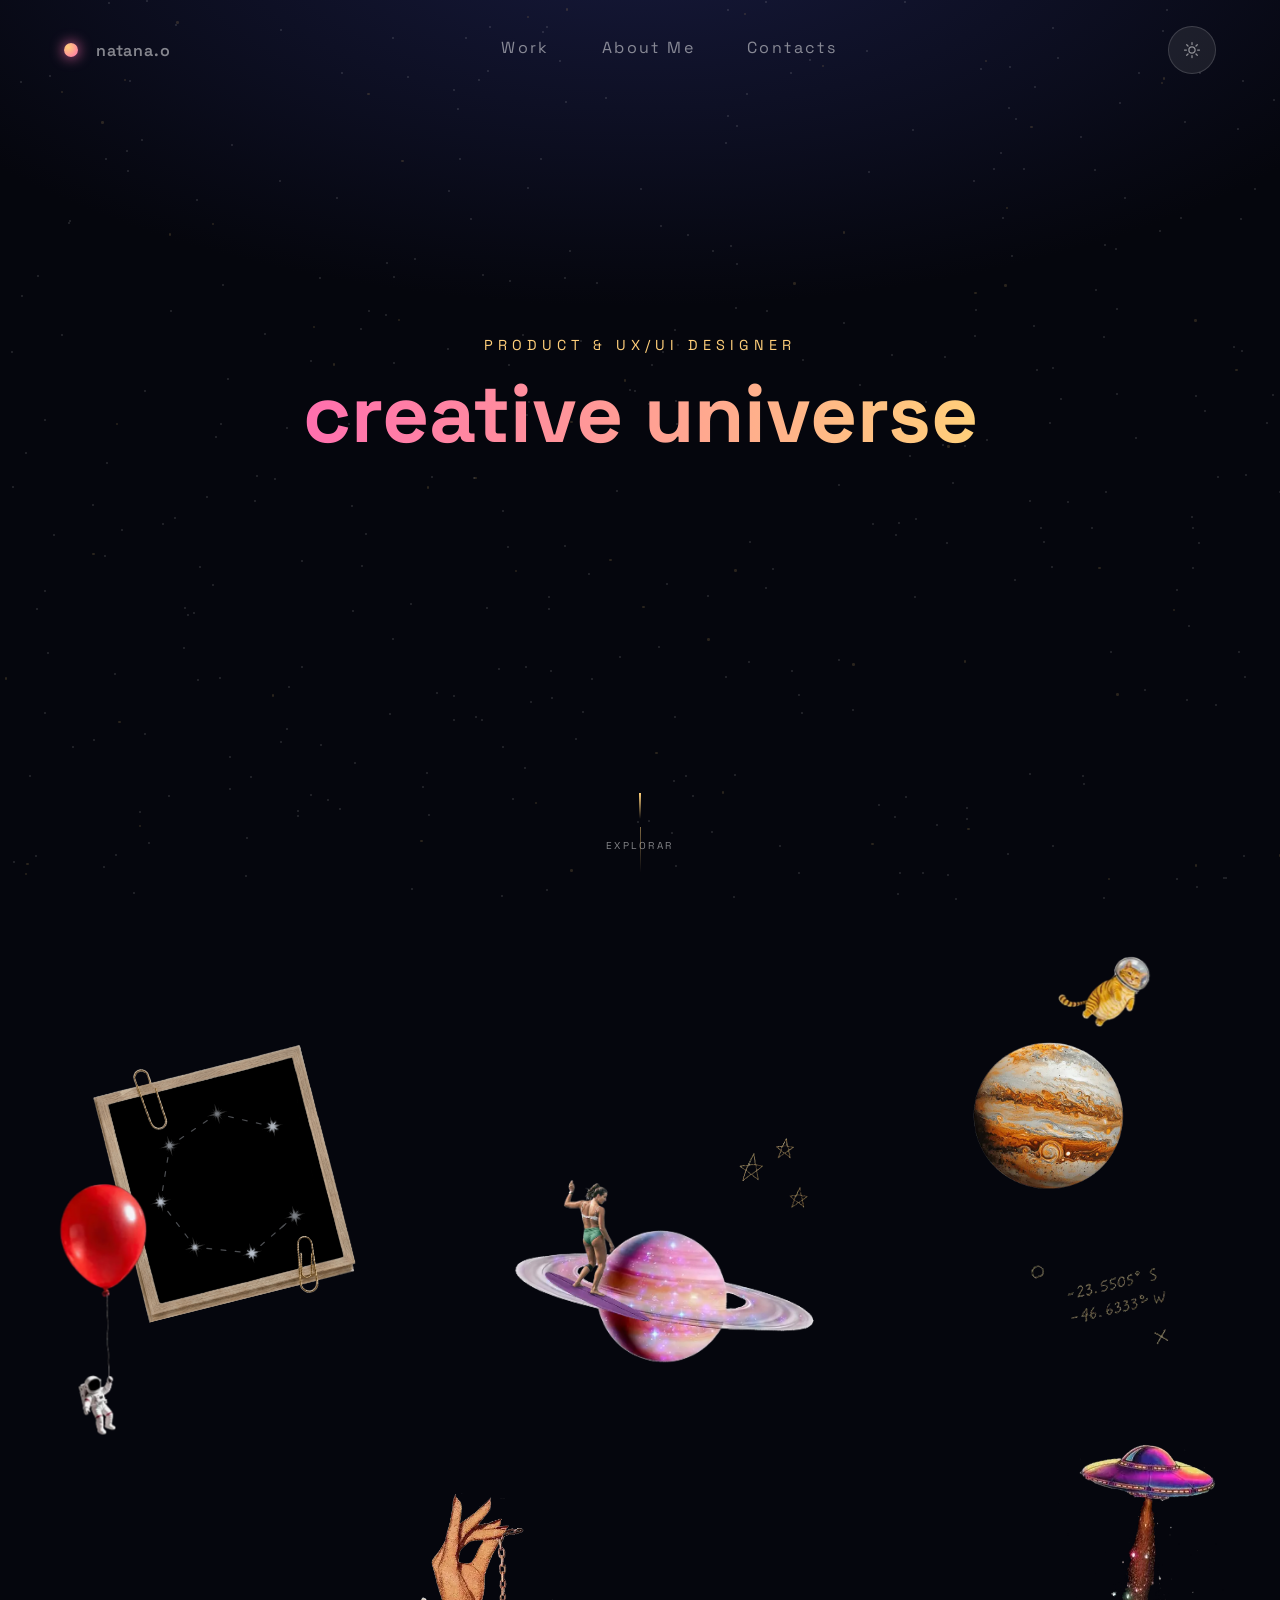
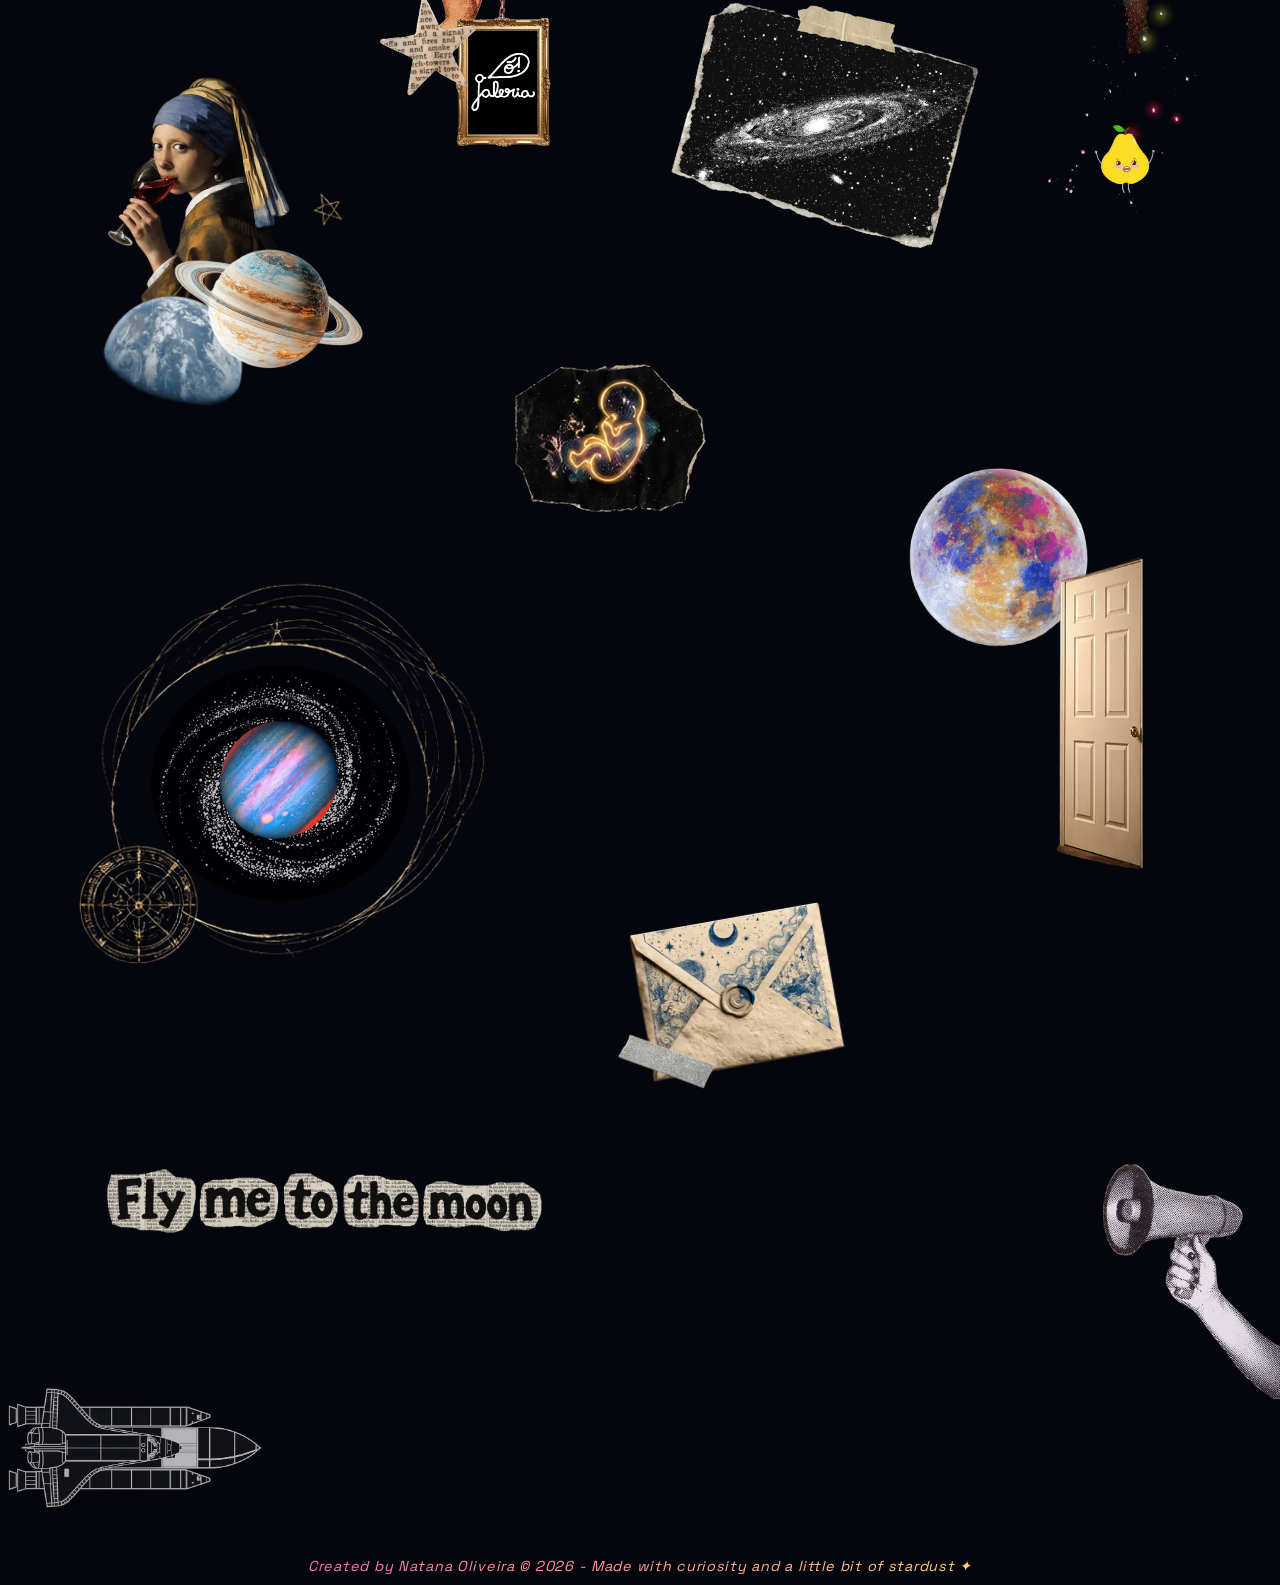
==== commit fe6a9256: "Update CV Link" ====
--- a/index.html
+++ b/index.html
@@ -430,7 +430,7 @@
               />
               <a
                 class="cv-message__link"
-                href="https://drive.google.com/file/d/1WuO-ekSQG_qZb_68SY_GhoPYXtTFmLUF/view?usp=sharing"
+                href="https://drive.google.com/file/d/1w6o1I5HwLAZgYLd0yeS-JO9YRkSZWi0j/view?usp=sharing"
                 target="_blank"
                 onclick="event.stopPropagation()"
                 >Download my CV</a
